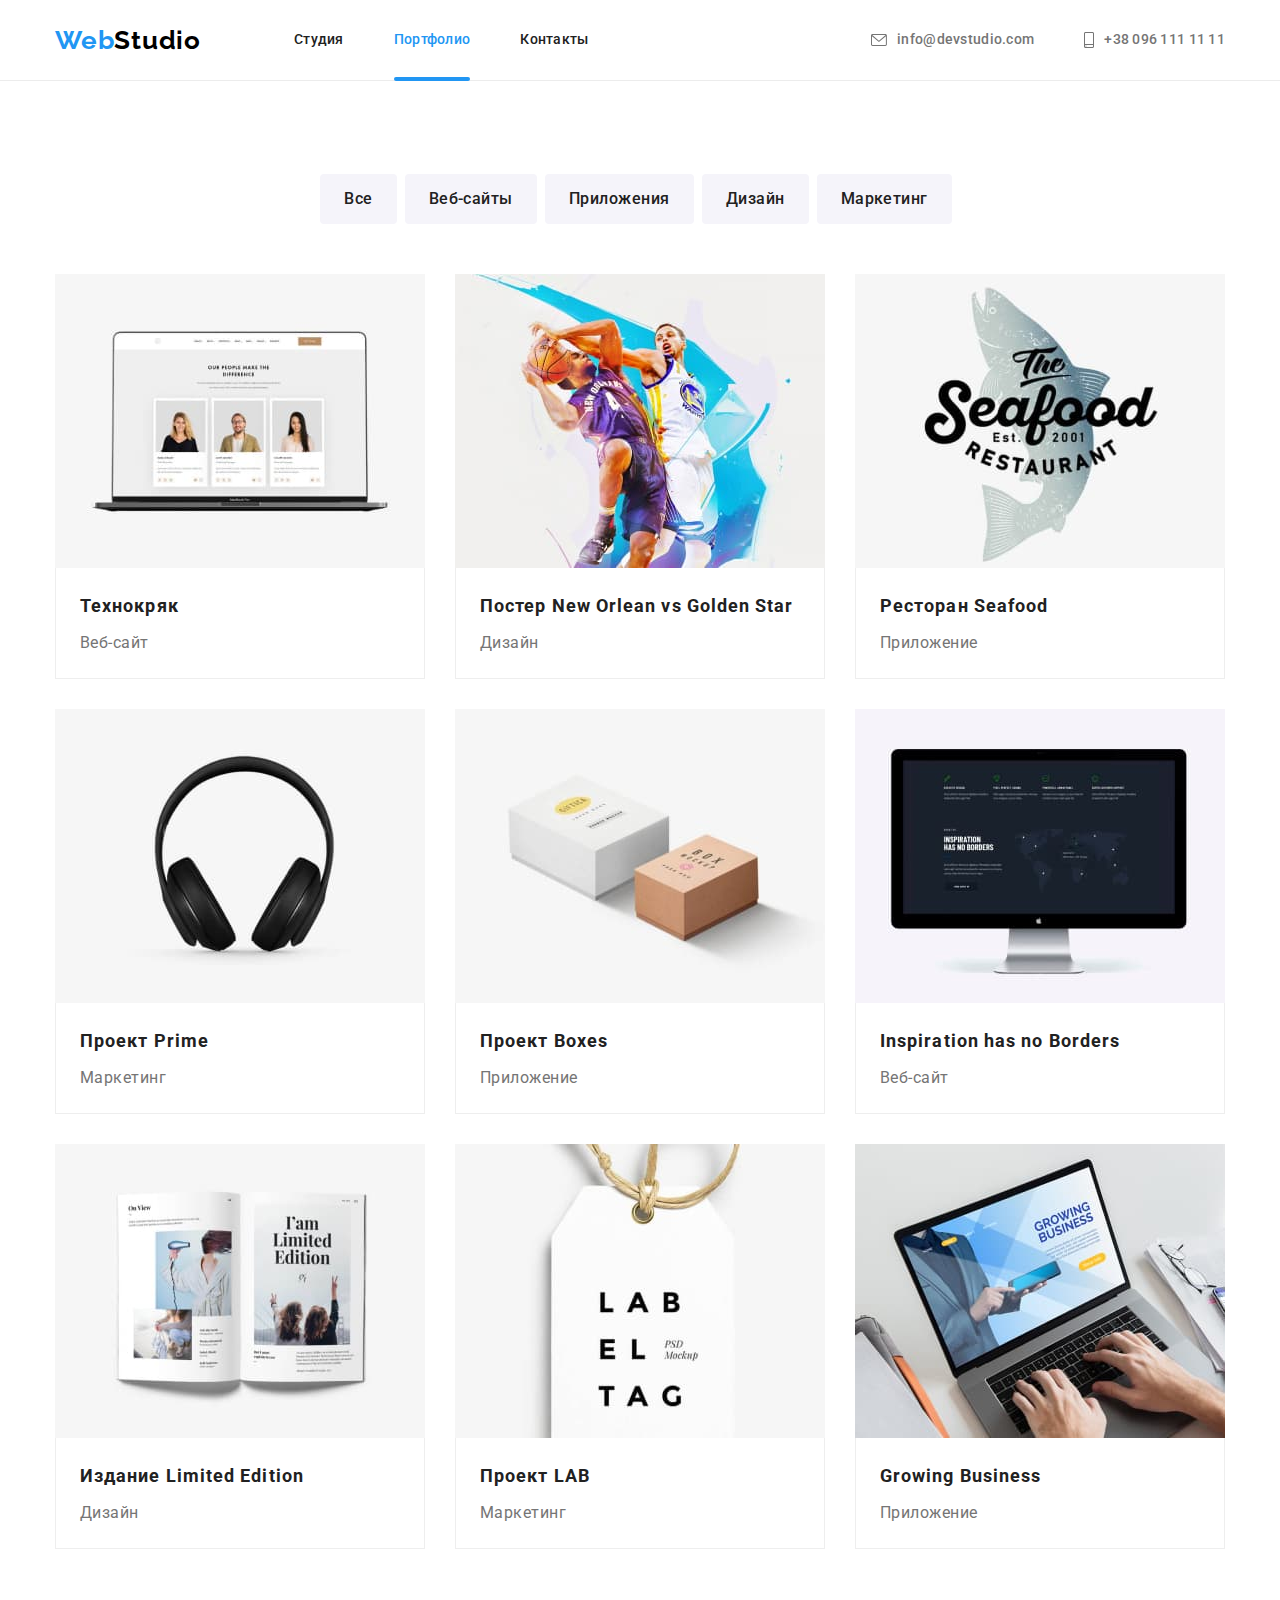
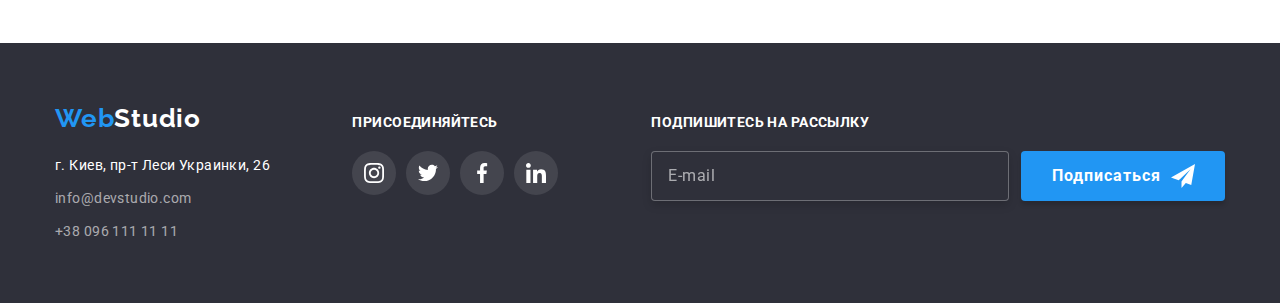
==== portfolio.html @ 37ac77eb "Добавляет начальные папки и файлы" ====
<!DOCTYPE html>
<html lang="ru">

<head>
    <meta charset="UTF-8">
    <meta name="viewport" content="width=device-width, initial-scale=1.0">
    <title>Портфолио</title>
    <link rel="stylesheet" href="https://cdnjs.cloudflare.com/ajax/libs/modern-normalize/1.0.0/modern-normalize.css">
    <link rel="preconnect" href="https://fonts.gstatic.com">
    <link
        href="https://fonts.googleapis.com/css2?family=Raleway:wght@700&family=Roboto:wght@400;500;700;900&display=swap"
        rel="stylesheet">
    <link rel="stylesheet" href="./css/styles.css">
</head>

<body>

    <!-- Шапка сайта -->
    <header class="header">
        <div class="container navigation">
            <nav class="main-menu">
                <a href="./index.html" lang="en" class="logo"><span class="web">Web</span>Studio</a>
    
                <ul class="menu-list">
                    <li class="menu-items"><a href="./index.html" class="nav-list">Студия</a></li>
                    <li class="menu-items"><a href="./portfolio.html" class="nav-list current">Портфолио</a></li>
                    <li class="menu-items"><a href="" class="nav-list">Контакты</a></li>
                </ul>
            </nav>
    
            <ul class="contacts-list">
                <li class="contacts-items">
                    <a href="mailto:info@devstudio.com" lang="en" class="contacts">
                        <svg class="icon-mail">
                            <use href="./images/icons.svg#icon-mail"></use>
                        </svg>
                        info@devstudio.com
                    </a>
                </li>
                <!-- Надо указывать атрибут lang для адреса почты? -->
                <li class="contacts-items">
                    <a href="tel:+380961111111" class="contacts">
                        <svg class="icon-smartphone">
                            <use href="./images/icons.svg#icon-smartphone"></use>
                        </svg>+38 096 111 11 11
                    </a>
                </li>
            </ul>
        </div>
    </header>

    <main>

        <!-- Работы студии по категориям -->
        <section class="projects">
            <div class="container">
                <h1 class="visually-hidden">Работы студии</h1>
                <ul class="category">
                    <li><button type="button" class="category-button button">Все</button></li>
                    <li><button type="button" class="category-button button">Веб-сайты</button></li>
                    <li><button type="button" class="category-button button">Приложения</button></li>
                    <li><button type="button" class="category-button button">Дизайн</button></li>
                    <li><button type="button" class="category-button button">Маркетинг</button></li>
                </ul>
                <ul class="projects-list">
                    <li class="projects-items">
                        <a href="" class="projects-link">
                            <div class="projects-thumb">
                                <img src="./images/portfolio1.jpg" alt="Раскрытый ноутбук. На экране карточки людей." width="370" height="294"
                                    class="project-image">
                                    <div class="project-overlay">
                                        <p>Технокряк это современная площадка распространения коронавируса. Компании используют эту
                                            плорму для цифрового шпионажа и атак на защищённые сервера конкурентов.</p>
                                    </div>
                            </div>
                            <div class="project-description">
                                <h2 class="category-project">Технокряк</h2>
                                <p class="category-name">Веб-сайт</p>
                            </div>
                        </a>
                    </li>
                    <li class="projects-items">
                        <a href="" class="projects-link">
                            <div class="projects-thumb">
                                <img src="./images/portfolio2.jpg" alt="Два баскетболиста. Один в фиолетовой форме, другой в белой." width="370"
                                    height="294" class="project-image">
                                    <div class="project-overlay">
                                        <p>Технокряк это современная площадка распространения коронавируса. Компании используют эту
                                            плорму для цифрового шпионажа и атак на защищённые сервера конкурентов.</p>
                                    </div>
                            </div>
                            <div class="project-description">
                                <h2 class="category-project">Постер <span lang="en">New Orlean vs Golden Star</span></h2>
                                <p class="category-name">Дизайн</p>
                            </div>
                        </a>
                    </li>
                    <li class="projects-items">
                        <a href="" class="projects-link">
                            <div class="projects-thumb">
                                <img src="./images/portfolio3.jpg" alt="Логотип с рыбой и текстом черного цвета." width="370" height="294"
                                    class="project-image">
                                <div class="project-overlay">
                                    <p>Технокряк это современная площадка распространения коронавируса. Компании используют эту
                                        плорму для цифрового шпионажа и атак на защищённые сервера конкурентов.</p>
                                </div>
                            </div>
                            <div class="project-description">
                                <h2 class="category-project">Ресторан <span lang="en">Seafood</span></h2>
                                <p class="category-name">Приложение</p>
                            </div>
                        </a>
                    </li>
                    <li class="projects-items">
                        <a href="" class="projects-link">
                            <div class="projects-thumb">
                                <img src="./images/portfolio4.jpg" alt="Наушники черного цвета." width="370" height="294" class="project-image">
                                <div class="project-overlay">
                                    <p>Технокряк это современная площадка распространения коронавируса. Компании используют эту
                                        плорму для цифрового шпионажа и атак на защищённые сервера конкурентов.</p>
                                </div>
                            </div>
                            <div class="project-description">
                                <h2 class="category-project">Проект <span lang="en">Prime</span></h2>
                                <p class="category-name">Маркетинг</p>
                            </div>
                        </a>
                    </li>
                    <li class="projects-items">
                        <a href="" class="projects-link">
                            <div class="projects-thumb">
                                <img src="./images/portfolio5.jpg" alt="Две коробки. Одна больше, белого цвета. Другая меньше, коричневого цвета."
                                    width="370" height="294" class="project-image">
                                <div class="project-overlay">
                                    <p>Технокряк это современная площадка распространения коронавируса. Компании используют эту
                                        плорму для цифрового шпионажа и атак на защищённые сервера конкурентов.</p>
                                </div>
                            </div>
                            <div class="project-description">
                                <h2 class="category-project">Проект <span lang="en">Boxes</span></h2>
                                <p class="category-name">Приложение</p>
                            </div>
                        </a>
                    </li>
                    <li class="projects-items">
                        <a href="" class="projects-link">
                            <div class="projects-thumb">
                                <img src="./images/portfolio6.jpg" alt="Компьютер-моноблок Аймак." width="370" height="294" class="project-image">
                                <div class="project-overlay">
                                    <p>Технокряк это современная площадка распространения коронавируса. Компании используют эту
                                        плорму для цифрового шпионажа и атак на защищённые сервера конкурентов.</p>
                                </div>
                            </div>
                            <div class="project-description">
                                <h2 lang="en" class="category-project">Inspiration has no Borders</h2>
                                <p class="category-name">Веб-сайт</p>
                            </div>
                        </a>
                    </li>
                    <li class="projects-items">
                        <a href="" class="projects-link">
                            <div class="projects-thumb">
                                <img src="./images/portfolio7.jpg" alt="Раскрытый журнал с фотографиями." width="370" height="294"
                                    class="project-image">
                                <div class="project-overlay">
                                    <p>Технокряк это современная площадка распространения коронавируса. Компании используют эту
                                        плорму для цифрового шпионажа и атак на защищённые сервера конкурентов.</p>
                                </div>
                            </div>
                            <div class="project-description">
                                <h2 class="category-project">Издание <span lang="en">Limited Edition</span></h2>
                                <p class="category-name">Дизайн</p>
                            </div>
                        </a>
                    </li>
                    <li class="projects-items">
                        <a href="" class="projects-link">
                            <div class="projects-thumb">
                                <img src="./images/portfolio8.jpg" alt="Фирмення бирка." width="370" height="294" class="project-image">
                                <div class="project-overlay">
                                <p>Технокряк это современная площадка распространения коронавируса. Компании используют эту
                                    плорму для цифрового шпионажа и атак на защищённые сервера конкурентов.</p>
                            </div>
                        </div>
                            <div class="project-description">
                                <h2 class="category-project">Проект <span lang="en">LAB</span></h2>
                                <p class="category-name">Маркетинг</p>
                            </div>
                        </a>
                    </li>
                    <li class="projects-items">
                        <a href="" class="projects-link">
                            <div class="projects-thumb">
                                <img src="./images/portfolio9.jpg" alt="Реклама бизнеса в раскрытом ноутбуке." width="370" height="294"
                                    class="project-image">
                                <div class="project-overlay">
                                    <p>Технокряк это современная площадка распространения коронавируса. Компании используют эту
                                        плорму для цифрового шпионажа и атак на защищённые сервера конкурентов.</p>
                                </div>
                            </div>
                            <div class="project-description">
                                <h2 lang="en" class="category-project">Growing Business</h2>
                                <p class="category-name">Приложение</p>
                            </div>
                        </a>
                    </li>
                </ul>
            </div>
        </section>
    </main>

    <!-- Футер -->
    <footer class="footer-section">
        <div class="container footer">
            <div class="footer-contacts">
                <a href="./index.html" lang="en" class="logo footer"><span class="web">Web</span>Studio</a>
                <address>
                    <ul>
                        <li class="address-item">г. Киев, пр-т Леси Украинки, 26</li>
                        <li class="address-item">
                            <a href="mailto:info@devstudio.com" lang="en" class="contacts-footer">info@devstudio.com</a>
                        </li>
                        <li class="address-item">
                            <a href="tel:+380961111111" class="contacts-footer">+38 096 111 11 11</a>
                        </li>
                    </ul>
                </address>
            </div>
            <div class="footer-social">
                <h2 class="social-title section-title">Присоединяйтесь</h2>
                <ul class="social-list">
                    <li>
                        <a href="" class="social-link" aria-label="Инстаграм">
                            <svg class="social-icon">
                                <use href="./images/icons.svg#icon-instagram"></use>
                            </svg>
                        </a>
                    </li>
                    <li>
                        <a href="" class="social-link" aria-label="Твиттер">
                            <svg class="social-icon">
                                <use href="./images/icons.svg#icon-twitter"></use>
                            </svg>
                        </a>
                    </li>
                    <li>
                        <a href="" class="social-link" aria-label="Фейсбук">
                            <svg class="social-icon">
                                <use href="./images/icons.svg#icon-facebook"></use>
                            </svg>
                        </a>
                    </li>
                    <li>
                        <a href="" class="social-link" aria-label="Линкедин">
                            <svg class="social-icon">
                                <use href="./images/icons.svg#icon-linkedin"></use>
                            </svg>
                        </a>
                    </li>
                </ul>
            </div>
            <form>
                <label class="email-title section-title" for="email">Подпишитесь на рассылку</label>
                <div class="mailing">
                    <input class="email-field" type="email" name="email" id="email" placeholder="E-mail">
                    <button class="email-button button" type="submit">Подписаться
                        <svg class="email-img" width="24" height="24">
                            <use href="./images/icons.svg#icon-send"></use>
                        </svg>
                    </button>
                </div>
    
            </form>
        </div>
    </footer>
</body>
</html>
---- css/styles.css ----
/*
акцент #2196F3;
цвет заголовков #212121;
цвет текста #757575;
текст белый #FFFFFF;
*/

:root {
  --accent-color: #2196f3;
  --white-color: #ffffff;
  --text-color: #757575;
  --heading-color: #212121;
  --light-background-color: #f5f4fa;
  --dark-background-color: #2f303a;
  --social-link-color: #afb1b8;
  --transition-duration: 250ms;
  --transition-timing-function: cubic-bezier(0.4, 0, 0.2, 1);
}

h1,
h2,
h3,
h4,
h5,
h6,
p,
ul {
  margin-top: 0;
  margin-bottom: 0;
  padding: 0px;
}

body {
  padding-top: 80px;
  background-color: var(--white-color);
  font-family: "Roboto", sans-serif;
}

a {
  text-decoration: none;
}

h2 {
  font-weight: 700;
  font-size: 36px;
  line-height: 1.16;
  text-align: center;
  letter-spacing: 0.03em;
  color: var(--heading-color);
}

li {
  list-style: none;
}

.container {
  width: 1200px;
  padding-left: 15px;
  padding-right: 15px;
  margin-left: auto;
  margin-right: auto;
}

/* Шапка сайта */

.header {
  position: fixed;
  top: 0;
  left: 0;
  z-index: 1;
  width: 100%;
  background-color: #fff;
  border-bottom: 1px solid #ececec;
}

.navigation {
  display: flex;
  align-items: center;
}

.logo {
  margin-right: 93px;

  font-family: "Raleway", sans-serif;
  font-weight: 700;
  font-size: 26px;
  line-height: 1.19;
  letter-spacing: 0.03em;
  color: #000000;
}

.logo .web {
  color: var(--accent-color);
}

.main-menu {
  display: flex;
  align-items: center;
}

.menu-list {
  display: flex;
  align-items: center;
  justify-content: center;
}

.menu-items {
  margin-right: 50px;
}

.menu-items:last-child {
  margin-right: 0;
}

.nav-list {
  display: block;
  padding-top: 32px;
  padding-bottom: 32px;

  font-weight: 500;
  font-size: 14px;
  line-height: 1.14;
  letter-spacing: 0.02em;
  color: var(--heading-color);
  transition: color var(--transition-duration) var(--transition-timing-function);
}

.nav-list:hover,
.nav-list:focus {
  color: var(--accent-color);
}

.nav-list.current {
  position: relative;
  color: var(--accent-color);
}

.nav-list.current::after {
  content: "";
  position: absolute;
  bottom: -1px;
  left: 0;
  display: block;
  width: 100%;
  height: 4px;
  background: var(--accent-color);
  border-radius: 2px;
}

.contacts-list {
  display: flex;
  align-items: center;
  justify-content: center;
  margin-left: auto;
}

.contacts-items {
  margin-right: 50px;
}

.contacts-items:last-child {
  margin-right: 0;
}

.contacts {
  display: inline-flex;
  padding-top: 32px;
  padding-bottom: 32px;
  align-items: center;
  font-weight: 500;
  font-size: 14px;
  line-height: 1.14;
  letter-spacing: 0.02em;
  color: var(--text-color);
  transition: color var(--transition-duration) var(--transition-timing-function);
}

.icon-mail {
  width: 16px;
  height: 12px;
  margin-right: 10px;
  fill: currentColor;
}

.icon-smartphone {
  width: 10px;
  height: 16px;
  margin-right: 10px;
  fill: currentColor;
}
.contacts:hover,
.contacts:focus {
  color: var(--accent-color);
}

/* Страница Студия */

/* Hero */

.hero {
  min-height: 600px;
  max-width: 1600px;
  margin: 0 auto;
  background-color: #c4c4c4;
  background-image: linear-gradient(
      to right,
      rgba(47, 48, 58, 0.4),
      rgba(47, 48, 58, 0.4)
    ),
    url("../images/hero.jpg");
  background-position: center;
  background-repeat: no-repeat;
  background-size: cover;
}

.hero-content {
  text-align: center;
  padding-top: 200px;
}

.title-container {
  width: 696px;
  margin: 0 auto;
}

.hero-title {
  margin-bottom: 30px;

  font-weight: 900;
  font-size: 44px;
  line-height: 1.36;
  letter-spacing: 0.06em;
  text-transform: uppercase;
  color: var(--white-color);
}

.hero-button {
  padding: 10px 32px;
}

.button {
  height: 50px;
  font-family: inherit;
  font-size: 16px;
  cursor: pointer;
  font-weight: 700;
  line-height: 1.87;
  letter-spacing: 0.06em;
  color: var(--white-color);

  background-color: var(--accent-color);
  box-shadow: 0px 4px 4px rgba(0, 0, 0, 0.15);
  border-radius: 4px;
  border-color: transparent;
}

/* Преимущества компании */

.features {
  padding-top: 94px;
  padding-bottom: 94px;
}
.visually-hidden {
  position: absolute;
  clip: rect(0 0 0 0);
  width: 1px;
  height: 1px;
  margin: 1px;
}

.benefits-list {
  display: flex;
}

.benefits-item {
  width: 270px;
  margin-right: 30px;
}

.benefits-item:last-child {
  margin-right: 0;
}

.benefits-svg {
  display: flex;
  justify-content: center;
  align-items: center;
  width: 270px;
  height: 120px;
  margin-bottom: 30px;

  background-color: var(--light-background-color);
  border-radius: 4px;
}

.benefits-icon {
  width: 70px;
  height: 70px;
}

.section-title {
  font-weight: 700;
  font-size: 14px;
  line-height: 1.14;
  letter-spacing: 0.03em;
  text-transform: uppercase;
}

.benefits-title {
  margin-bottom: 10px;
  color: var(--heading-color);
}

.benefits-text {
  font-size: 14px;
  line-height: 1.71;
  letter-spacing: 0.03em;
  color: var(--text-color);
}

/* Возможности компании */

.capabilities {
  padding-bottom: 94px;
}
.work {
  margin-bottom: 50px;
}

.work-list {
  display: flex;
  justify-content: center;
  align-items: center;
}

.work-item {
  margin-right: 30px;
}

.work-item:last-child {
  margin-right: 0;
}

.work-img {
  position: relative;
  display: flex;
  justify-content: center;
  align-items: flex-end;
}

.work-img::before {
  position: absolute;
  bottom: 0;
  left: 0;
  content: "";
  width: 100%;
  height: 70px;
  background: rgba(47, 48, 58, 0.8);
}

.work-description {
  position: absolute;
  padding: 27px 0;
  text-align: center;

  color: var(--white-color);
}

/* Сотрудники */

.team {
  padding-top: 94px;
  padding-bottom: 94px;
  background-color: var(--light-background-color);
}

.team-title {
  margin-bottom: 50px;
}

.employee-list {
  display: flex;
  justify-content: center;
  align-items: center;
}

.employee-items {
  margin-right: 30px;
  background-color: #ffffff;
  box-shadow: 0px 1px 3px rgba(0, 0, 0, 0.12), 0px 1px 1px rgba(0, 0, 0, 0.14),
    0px 2px 1px rgba(0, 0, 0, 0.2);
  border-radius: 0px 0px 4px 4px;
}

.employee-items:last-child {
  margin-right: 0;
}

.employee-image {
  margin-bottom: 30px;
}

.employee-name {
  margin-bottom: 10px;

  font-weight: 500;
  font-size: 16px;
  line-height: 1.18;
  text-align: center;
  letter-spacing: 0.03em;
  color: var(--heading-color);
}

.employee-position {
  font-size: 16px;
  line-height: 1.18;
  text-align: center;
  letter-spacing: 0.03em;
  color: var(--text-color);
}

.employee-list.social {
  justify-content: space-around;
  margin: 16px 32px 30px;
}

.icon-staff {
  display: flex;
  justify-content: center;
  align-items: center;
  width: 44px;
  height: 44px;
  border-radius: 50%;
  color: var(--social-link-color);
  background-color: transparent;
  transition: color var(--transition-duration) var(--transition-timing-function),
    background-color var(--transition-duration)
      var(--transition-timing-function);
}

.employee-icon {
  width: 20px;
  height: 20px;
  fill: currentColor;
}

.icon-staff:hover,
.icon-staff:focus {
  color: var(--white-color);
  background-color: var(--accent-color);
}

/* Постоянные клиенты */

.clients {
  padding-top: 94px;
  padding-bottom: 94px;
}

.clients-title {
  margin-bottom: 50px;
}

.clients-list {
  display: flex;
  align-items: center;
  justify-content: space-between;
}

.clients-link {
  display: flex;
  justify-content: center;
  align-items: center;
  width: 170px;
  height: 90px;
  border: 1px solid var(--social-link-color);
  border-radius: 4px;
  color: var(--social-link-color);

  transition: color var(--transition-duration) var(--transition-timing-function),
    border-color var(--transition-duration) var(--transition-timing-function);
}

.clients-link:hover,
.clients-link:focus {
  border-color: var(--accent-color);
  color: var(--accent-color);
}

.client-icono {
  width: 44px;
  height: 49px;
  fill: currentColor;
}

.client-icont {
  width: 40px;
  height: 52px;
  fill: currentColor;
}

.client-iconth {
  width: 41px;
  height: 43px;
  fill: currentColor;
}

.client-iconf {
  width: 80px;
  height: 42px;
  fill: currentColor;
}

.client-iconff {
  width: 59px;
  height: 47px;
  fill: currentColor;
}

.client-iconsx {
  width: 88px;
  height: 45px;
  fill: currentColor;
}

/* Страница Портфолио */

.projects {
  padding-top: 94px;
  padding-bottom: 94px;
}
.category {
  display: flex;
  justify-content: center;
  align-items: center;
  margin-bottom: 50px;
}

.category-button {
  margin-right: 8px;
  padding: 6px 22px;
  font-family: inherit;
  font-weight: 500;
  font-size: 16px;
  line-height: 1.62;
  text-align: center;
  letter-spacing: 0.03em;
  color: var(--heading-color);
  cursor: pointer;

  background-color: var(--light-background-color);
  border-radius: 4px;
  box-shadow: 0px 3px 1px rgba(0, 0, 0, 0), 0px 1px 2px rgba(0, 0, 0, 0),
    0px 2px 2px rgba(0, 0, 0, 0);
  transition: color var(--transition-duration) var(--transition-timing-function),
    background-color var(--transition-duration)
      var(--transition-timing-function),
    box-shadow var(--transition-duration) var(--transition-timing-function);
  /* border-color: transparent; */
}

.category-button:hover,
.category-button:focus {
  color: var(--white-color);
  background-color: var(--accent-color);
  box-shadow: 0px 3px 1px rgba(0, 0, 0, 0.1), 0px 1px 2px rgba(0, 0, 0, 0.08),
    0px 2px 2px rgba(0, 0, 0, 0.12);
}

.projects-list {
  display: flex;
  justify-content: center;
  align-items: center;
  flex-wrap: wrap;
  flex-basis: calc(100% / 3-30px);
}

.projects-items {
  margin-right: 30px;
  margin-bottom: 30px;
}

.projects-items:nth-child(3n + 3) {
  margin-right: 0px;
}

.projects-items:nth-last-child(-n + 3) {
  margin-bottom: 0;
}

.projects-link {
  display: inline-block;
  box-shadow: 0px 1px 1px rgba(0, 0, 0, 0), 0px 4px 4px rgba(0, 0, 0, 0),
    1px 4px 6px rgba(0, 0, 0, 0);
}

.projects-thumb {
  position: relative;
  overflow: hidden;
  display: flex;
}

.project-overlay {
  position: absolute;
  width: 100%;
  height: 100%;
  top: 0;
  left: 0;
  padding: 63px 24px;
  font-size: 18px;
  line-height: 1.56;
  letter-spacing: 0.03em;
  color: var(--white-color);
  background-color: rgba(33, 150, 243, 0.9);
  transform: translateY(100%);
  transition: transform var(--transition-duration)
    var(--transition-timing-function);
}

.projects-link:hover,
.projects-link:focus {
  box-shadow: 0px 1px 1px rgba(0, 0, 0, 0.12), 0px 4px 4px rgba(0, 0, 0, 0.06),
    1px 4px 6px rgba(0, 0, 0, 0.16);
}

.projects-link:hover .project-overlay,
.projects-link:focus .project-overlay {
  transform: translateY(0%);
}

.project-description {
  padding: 20px 24px;
  border-left: 1px solid #eeeeee;
  border-right: 1px solid #eeeeee;
  border-bottom: 1px solid #eeeeee;
}

.category-project {
  margin-bottom: 4px;
  font-weight: 700;
  font-size: 18px;
  line-height: 2;
  letter-spacing: 0.06em;
  text-align: left;
  color: var(--heading-color);
}

.category-name {
  font-size: 16px;
  line-height: 1.87;
  letter-spacing: 0.03em;
  text-align: left;
  color: var(--text-color);
}

/* Футер */

footer {
  background-color: var(--dark-background-color);
}

.footer-section {
  padding-top: 60px;
  padding-bottom: 60px;
}

.footer {
  display: flex;
  justify-content: center;
  align-items: baseline;
}

.footer-contacts {
  margin-right: 70px;
}

.logo.footer {
  display: block;
  margin-bottom: 20px;
  margin-right: 0;
  color: var(--white-color);
}

address,
.contacts-footer {
  font-style: normal;
  font-size: 14px;
  line-height: 1.71;
  letter-spacing: 0.03em;
  color: var(--white-color);
}

.address-item {
  margin-bottom: 9px;
}

.address-item:last-child {
  margin-bottom: 0;
}

.contacts-footer {
  display: block;

  color: rgba(255, 255, 255, 0.6);
}

.contacts-footer:last-child {
  margin-bottom: 0px;
}

.footer-social {
  margin-right: 93px;
  margin-left: auto;
}

.social-title {
  margin-bottom: 20px;
  text-align: left;
  color: var(--white-color);
}

.social-list {
  display: flex;
  align-items: center;
  justify-content: center;
}

.social-list > li {
  margin-right: 10px;
}

.social-list > li:last-child {
  margin-right: 0;
}

.social-link {
  display: flex;
  justify-content: center;
  align-items: center;
  width: 44px;
  height: 44px;
  fill: #ffffff;
  background-color: rgba(255, 255, 255, 0.1);
  border-radius: 50%;
  transition: color var(--transition-duration) var(--transition-timing-function);
}

.social-link:hover,
.social-link:focus {
  background-color: var(--accent-color);
}

.social-icon {
  width: 20px;
  height: 20px;
}

.mailing {
  display: flex;
  align-items: center;
  justify-content: center;
}

.email-title {
  display: inline-block;
  margin-bottom: 20px;
  color: var(--white-color);
}

.email-field {
  width: 358px;
  height: 50px;
  margin-right: 12px;
  padding: 15px 16px;
  background-color: var(--dark-background-color);
  border: 1px solid rgba(255, 255, 255, 0.3);
  filter: drop-shadow(0px 4px 4px rgba(0, 0, 0, 0.15));
  border-radius: 4px;
}

.email-field::placeholder {
  font-size: 16px;
  line-height: 1.25;
  align-items: center;
  letter-spacing: 0.03em;
  color: rgba(255, 255, 255, 0.6);
}

.email-button {
  display: flex;
  justify-content: center;
  align-items: center;
  padding: 10px 28px 10px 29px;
}

.email-img {
  margin-left: 10px;
}

/* Модальное окно */

.backdrop {
  position: fixed;
  top: 0;
  left: 0;
  z-index: 2;
  width: 100%;
  height: 100%;
  background: rgba(0, 0, 0, 0.2);
  opacity: 1;
  transition: opacity var(--transition-duration)
    var(--transition-timing-function);
}

.backdrop.is-hidden {
  opacity: 0;
  pointer-events: none;
}

.backdrop.is-hidden .modal {
  transform: translate(-50%, -50%) scale(0.8);
}

.modal {
  position: absolute;
  top: 50%;
  left: 50%;
  transform: translate(-50%, -50%) scale(1);
  min-width: 528px;
  min-height: 581px;
  padding: 40px;
  background: #ffffff;
  box-shadow: 0px 1px 3px rgba(0, 0, 0, 0.12), 0px 1px 1px rgba(0, 0, 0, 0.14),
    0px 2px 1px rgba(0, 0, 0, 0.2);
  border-radius: 4px;

  transition: transform var(--transition-duration)
    var(--transition-timing-function);
}

.modal-button {
  position: absolute;
  top: 0;
  right: 0;
  display: flex;
  justify-content: center;
  align-items: center;
  margin-top: 8px;
  margin-right: 8px;
  width: 30px;
  height: 30px;
  border: 1px solid rgba(0, 0, 0, 0.1);
  border-radius: 50%;
  background-color: transparent;
  cursor: pointer;
  transition: color var(--transition-duration) var(--transition-timing-function);
}

.modal-icon {
  fill: currentColor;
}

.modal-button:hover,
.modal-button:focus {
  color: var(--accent-color);
}

.modal-title {
  margin-bottom: 12px;
  font-weight: 700;
  font-size: 20px;
  line-height: 1.15;
  text-align: center;
  letter-spacing: 0.03em;

  color: var(--heading-color);
}

.modal-form {
  display: flex;
  flex-direction: column;
}

.form-conteiner {
  position: relative;
  margin-bottom: 10px;
}

.form-icon {
  position: absolute;
  top: 50%;
  left: 15px;
  transform: translateY(-50%);
  fill: #212121;
  transition: fill var(--transition-duration) var(--transition-timing-function);
}
.form-title {
  margin-bottom: 4px;
  font-size: 12px;
  line-height: 1.17;
  letter-spacing: 0.01em;
  color: var(--text-color);
}

.form-field {
  width: 100%;
  padding: 11px 12px 11px 42px;
  border: 1px solid;
  border-color: rgba(33, 33, 33, 0.2);
  box-sizing: border-box;
  border-radius: 4px;
  transition: border-color var(--transition-duration)
    var(--transition-timing-function);
  cursor: pointer;
}

.form-comments {
  height: 120px;
  margin-bottom: 20px;
  padding: 12px 16px;
  resize: none;
}

.form-comments::placeholder {
  font-size: 12px;
  line-height: 1.17;
  letter-spacing: 0.01em;
  color: rgba(117, 117, 117, 0.5);
}

.form-button {
  padding: 10px 55px;
  margin: 0 auto;
}

.consent-field {
  display: flex;
  justify-content: center;
  align-items: center;
  margin-left: auto;
  margin-right: auto;
  margin-bottom: 30px;
  font-size: 14px;
  line-height: 1.71;
  letter-spacing: 0.03em;
  color: var(--text-color);
}

.check {
  margin-right: 7px;
  position: absolute;
  clip: rect(0 0 0 0);
  width: 1px;
  height: 1px;
  margin: 1px;
}

.icon {
  width: 16px;
  height: 15px;
  margin-right: 7px;
  border: 2px solid;
  border-color: var(--heading-color);
  border-radius: 2px;
  background-color: transparent;
  background-image: url(../images/check.svg);
  background-size: contain;
  background-origin: border-box;
  transition: background-color var(--transition-duration)
      var(--transition-timing-function),
    border-color var(--transition-duration) var(--transition-timing-function),
    background-image var(--transition-duration)
      var(--transition-timing-function);
}

.check:checked + .icon {
  background-color: var(--accent-color);
  background-image: url(../images/check.svg);
  background-size: contain;
  background-origin: border-box;
  border-color: var(--accent-color);
}

.consent-link {
  text-decoration: underline;
  color: var(--accent-color);
}

.form-field:focus + .form-icon {
  fill: var(--accent-color);
}

.form-field:focus {
  outline: none;
  border-color: var(--accent-color);
}
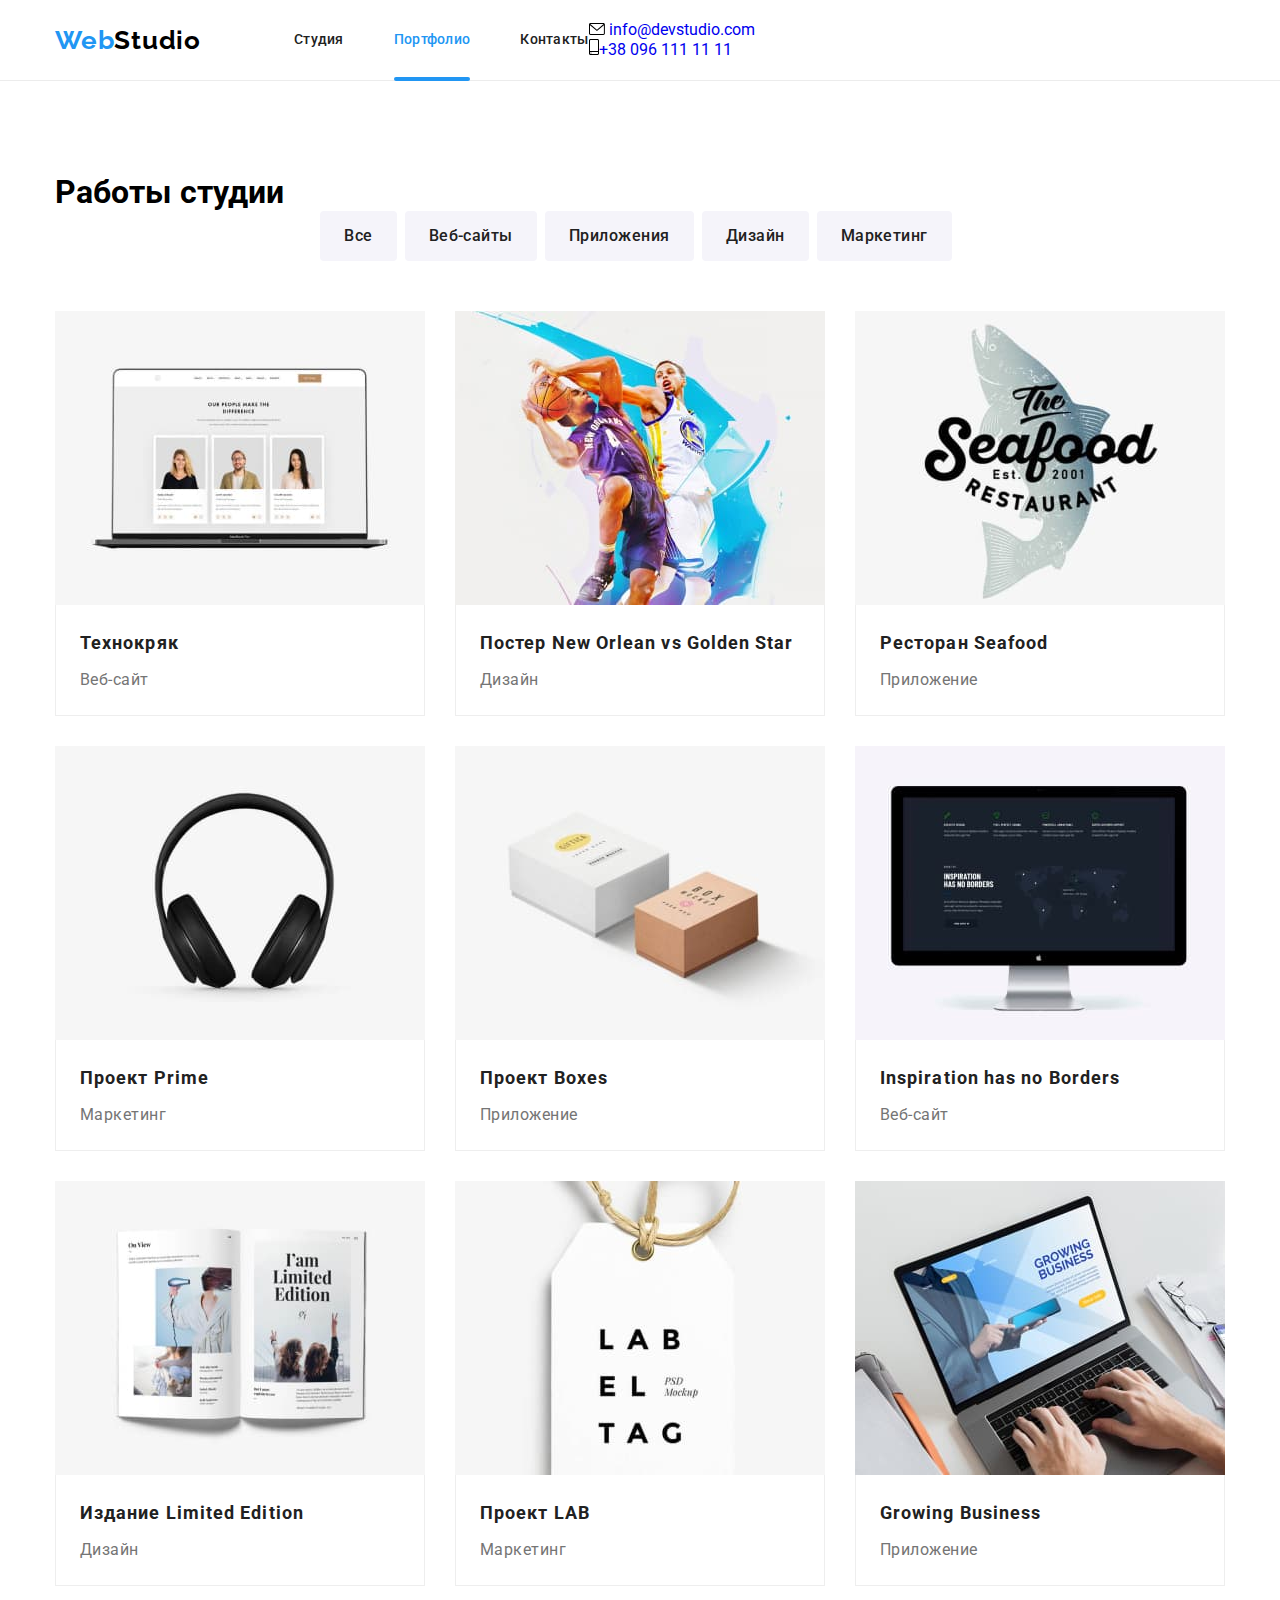
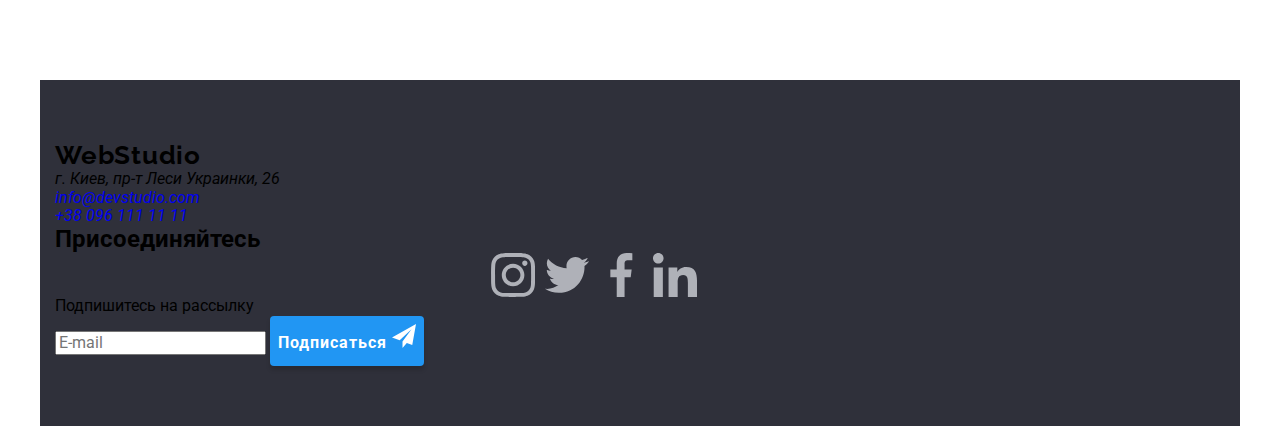
==== commit b58d5d80: "Меняет стили главной страницы по БЭМ" ====
--- a/portfolio.html
+++ b/portfolio.html
@@ -17,30 +17,29 @@
 
     <!-- Шапка сайта -->
     <header class="header">
-        <div class="container navigation">
+        <div class="container header__container">
             <nav class="main-menu">
-                <a href="./index.html" lang="en" class="logo"><span class="web">Web</span>Studio</a>
-    
-                <ul class="menu-list">
-                    <li class="menu-items"><a href="./index.html" class="nav-list">Студия</a></li>
-                    <li class="menu-items"><a href="./portfolio.html" class="nav-list current">Портфолио</a></li>
-                    <li class="menu-items"><a href="" class="nav-list">Контакты</a></li>
+                <a class="logo main-menu__logo" href="./index.html" lang="en"><span class="logo__text">Web</span>Studio</a>
+        
+                <ul class="site-nav">
+                    <li class="site-nav__item"><a class="site-nav__link" href="./index.html">Студия</a></li>
+                    <li class="site-nav__item"><a class="site-nav__link site-nav__link--current" href="./portfolio.html">Портфолио</a></li>
+                    <li class="site-nav__item"><a class="site-nav__link" href="">Контакты</a></li>
                 </ul>
             </nav>
-    
+        
             <ul class="contacts-list">
-                <li class="contacts-items">
-                    <a href="mailto:info@devstudio.com" lang="en" class="contacts">
-                        <svg class="icon-mail">
+                <li class="contacts-list__item">
+                    <a href="mailto:info@devstudio.com" lang="en" class="contacts-list__link">
+                        <svg class="contacts-list__icon" width="16" height="12">
                             <use href="./images/icons.svg#icon-mail"></use>
                         </svg>
                         info@devstudio.com
                     </a>
                 </li>
-                <!-- Надо указывать атрибут lang для адреса почты? -->
-                <li class="contacts-items">
-                    <a href="tel:+380961111111" class="contacts">
-                        <svg class="icon-smartphone">
+                <li class="contacts-list__item">
+                    <a href="tel:+380961111111" class="contacts-list__link">
+                        <svg class="contacts-list__icon" width="10" height="16">
                             <use href="./images/icons.svg#icon-smartphone"></use>
                         </svg>+38 096 111 11 11
                     </a>
--- a/css/styles.css
+++ b/css/styles.css
@@ -40,7 +40,12 @@
   text-decoration: none;
 }
 
-h2 {
+li {
+  list-style: none;
+}
+
+.section__title {
+  margin-bottom: 50px;
   font-weight: 700;
   font-size: 36px;
   line-height: 1.16;
@@ -49,8 +54,28 @@
   color: var(--heading-color);
 }
 
-li {
-  list-style: none;
+.subtitle {
+  font-weight: 700;
+  font-size: 14px;
+  line-height: 1.14;
+  letter-spacing: 0.03em;
+  text-transform: uppercase;
+}
+
+.button {
+  height: 50px;
+  font-family: inherit;
+  font-size: 16px;
+  cursor: pointer;
+  font-weight: 700;
+  line-height: 1.87;
+  letter-spacing: 0.06em;
+  color: var(--white-color);
+
+  background-color: var(--accent-color);
+  box-shadow: 0px 4px 4px rgba(0, 0, 0, 0.15);
+  border-radius: 4px;
+  border-color: transparent;
 }
 
 .container {
@@ -59,6 +84,20 @@
   padding-right: 15px;
   margin-left: auto;
   margin-right: auto;
+}
+
+.list {
+  display: flex;
+  align-items: center;
+  justify-content: center;
+}
+
+.list__item {
+  margin-right: 30px;
+}
+
+.list__item:last-child {
+  margin-right: 0;
 }
 
 /* Шапка сайта */
@@ -73,14 +112,12 @@
   border-bottom: 1px solid #ececec;
 }
 
-.navigation {
+.header__container {
   display: flex;
   align-items: center;
 }
 
 .logo {
-  margin-right: 93px;
-
   font-family: "Raleway", sans-serif;
   font-weight: 700;
   font-size: 26px;
@@ -89,8 +126,12 @@
   color: #000000;
 }
 
-.logo .web {
-  color: var(--accent-color);
+.logo__text {
+   color: var(--accent-color);
+}
+
+.main-menu__logo {
+  margin-right: 93px;
 }
 
 .main-menu {
@@ -98,21 +139,21 @@
   align-items: center;
 }
 
-.menu-list {
-  display: flex;
-  align-items: center;
-  justify-content: center;
-}
-
-.menu-items {
+.site-nav {
+  display: flex;
+  align-items: center;
+  justify-content: center;
+}
+
+.site-nav__item {
   margin-right: 50px;
 }
 
-.menu-items:last-child {
+.site-nav__item:last-child {
   margin-right: 0;
 }
 
-.nav-list {
+.site-nav__link {
   display: block;
   padding-top: 32px;
   padding-bottom: 32px;
@@ -125,17 +166,17 @@
   transition: color var(--transition-duration) var(--transition-timing-function);
 }
 
-.nav-list:hover,
-.nav-list:focus {
+.site-nav__link:hover,
+.site-nav__link:focus {
   color: var(--accent-color);
 }
 
-.nav-list.current {
+.site-nav__link--current {
   position: relative;
   color: var(--accent-color);
 }
 
-.nav-list.current::after {
+.site-nav__link--current::after {
   content: "";
   position: absolute;
   bottom: -1px;
@@ -147,22 +188,11 @@
   border-radius: 2px;
 }
 
-.contacts-list {
-  display: flex;
-  align-items: center;
-  justify-content: center;
+.contacts__list {
   margin-left: auto;
 }
 
-.contacts-items {
-  margin-right: 50px;
-}
-
-.contacts-items:last-child {
-  margin-right: 0;
-}
-
-.contacts {
+.contacts-link {
   display: inline-flex;
   padding-top: 32px;
   padding-bottom: 32px;
@@ -175,21 +205,13 @@
   transition: color var(--transition-duration) var(--transition-timing-function);
 }
 
-.icon-mail {
-  width: 16px;
-  height: 12px;
+.contacts-link__icon {
   margin-right: 10px;
   fill: currentColor;
 }
 
-.icon-smartphone {
-  width: 10px;
-  height: 16px;
-  margin-right: 10px;
-  fill: currentColor;
-}
-.contacts:hover,
-.contacts:focus {
+.contacts-link:hover,
+.contacts-link:focus {
   color: var(--accent-color);
 }
 
@@ -201,6 +223,8 @@
   min-height: 600px;
   max-width: 1600px;
   margin: 0 auto;
+  padding-top: 200px;
+  text-align: center;
   background-color: #c4c4c4;
   background-image: linear-gradient(
       to right,
@@ -213,19 +237,12 @@
   background-size: cover;
 }
 
-.hero-content {
-  text-align: center;
-  padding-top: 200px;
-}
-
-.title-container {
+.hero__title-container {
   width: 696px;
-  margin: 0 auto;
-}
-
-.hero-title {
-  margin-bottom: 30px;
-
+  margin: 0 auto 30px;
+}
+
+.hero__title {
   font-weight: 900;
   font-size: 44px;
   line-height: 1.36;
@@ -234,24 +251,8 @@
   color: var(--white-color);
 }
 
-.hero-button {
+.hero__button {
   padding: 10px 32px;
-}
-
-.button {
-  height: 50px;
-  font-family: inherit;
-  font-size: 16px;
-  cursor: pointer;
-  font-weight: 700;
-  line-height: 1.87;
-  letter-spacing: 0.06em;
-  color: var(--white-color);
-
-  background-color: var(--accent-color);
-  box-shadow: 0px 4px 4px rgba(0, 0, 0, 0.15);
-  border-radius: 4px;
-  border-color: transparent;
 }
 
 /* Преимущества компании */
@@ -260,7 +261,7 @@
   padding-top: 94px;
   padding-bottom: 94px;
 }
-.visually-hidden {
+.section__title--visually-hidden {
   position: absolute;
   clip: rect(0 0 0 0);
   width: 1px;
@@ -268,20 +269,7 @@
   margin: 1px;
 }
 
-.benefits-list {
-  display: flex;
-}
-
-.benefits-item {
-  width: 270px;
-  margin-right: 30px;
-}
-
-.benefits-item:last-child {
-  margin-right: 0;
-}
-
-.benefits-svg {
+.benefits__background {
   display: flex;
   justify-content: center;
   align-items: center;
@@ -293,25 +281,17 @@
   border-radius: 4px;
 }
 
-.benefits-icon {
+.benefits__icon {
   width: 70px;
   height: 70px;
 }
 
-.section-title {
-  font-weight: 700;
-  font-size: 14px;
-  line-height: 1.14;
-  letter-spacing: 0.03em;
-  text-transform: uppercase;
-}
-
-.benefits-title {
+.benefits__subtitle {
   margin-bottom: 10px;
   color: var(--heading-color);
 }
 
-.benefits-text {
+.benefits__text {
   font-size: 14px;
   line-height: 1.71;
   letter-spacing: 0.03em;
@@ -323,32 +303,19 @@
 .capabilities {
   padding-bottom: 94px;
 }
-.work {
-  margin-bottom: 50px;
-}
-
-.work-list {
-  display: flex;
-  justify-content: center;
-  align-items: center;
-}
-
-.work-item {
-  margin-right: 30px;
-}
-
-.work-item:last-child {
-  margin-right: 0;
-}
-
-.work-img {
+
+.capabilities__link {
+  display: block;
+}
+
+.capabilities__image {
   position: relative;
   display: flex;
   justify-content: center;
   align-items: flex-end;
 }
 
-.work-img::before {
+.capabilities__image::before {
   position: absolute;
   bottom: 0;
   left: 0;
@@ -358,7 +325,7 @@
   background: rgba(47, 48, 58, 0.8);
 }
 
-.work-description {
+.capabilities__subtitle {
   position: absolute;
   padding: 27px 0;
   text-align: center;
@@ -374,33 +341,18 @@
   background-color: var(--light-background-color);
 }
 
-.team-title {
-  margin-bottom: 50px;
-}
-
-.employee-list {
-  display: flex;
-  justify-content: center;
-  align-items: center;
-}
-
-.employee-items {
-  margin-right: 30px;
+.employee {
   background-color: #ffffff;
   box-shadow: 0px 1px 3px rgba(0, 0, 0, 0.12), 0px 1px 1px rgba(0, 0, 0, 0.14),
     0px 2px 1px rgba(0, 0, 0, 0.2);
   border-radius: 0px 0px 4px 4px;
 }
 
-.employee-items:last-child {
-  margin-right: 0;
-}
-
-.employee-image {
+.employee__image {
   margin-bottom: 30px;
 }
 
-.employee-name {
+.employee__name {
   margin-bottom: 10px;
 
   font-weight: 500;
@@ -411,7 +363,7 @@
   color: var(--heading-color);
 }
 
-.employee-position {
+.employee__position {
   font-size: 16px;
   line-height: 1.18;
   text-align: center;
@@ -419,34 +371,46 @@
   color: var(--text-color);
 }
 
-.employee-list.social {
-  justify-content: space-around;
-  margin: 16px 32px 30px;
-}
-
-.icon-staff {
+.social-list {
+  display: flex;
+  align-items: center;
+  justify-content: center;
+}
+
+.employee__social-list {
+    padding: 16px 32px 30px;
+}
+
+.social-list__item {
+  margin-right: 10px;
+}
+
+.social-list__item:last-child {
+  margin-right: 0;
+}
+
+.social-link {
   display: flex;
   justify-content: center;
   align-items: center;
   width: 44px;
   height: 44px;
   border-radius: 50%;
-  color: var(--social-link-color);
+  fill: var(--social-link-color);
   background-color: transparent;
-  transition: color var(--transition-duration) var(--transition-timing-function),
+  transition: fill var(--transition-duration) var(--transition-timing-function),
     background-color var(--transition-duration)
       var(--transition-timing-function);
 }
 
-.employee-icon {
+.social-link__icon {
   width: 20px;
   height: 20px;
-  fill: currentColor;
-}
-
-.icon-staff:hover,
-.icon-staff:focus {
-  color: var(--white-color);
+}
+
+.social-link:hover,
+.social-link:focus {
+  fill: var(--white-color);
   background-color: var(--accent-color);
 }
 
@@ -457,17 +421,7 @@
   padding-bottom: 94px;
 }
 
-.clients-title {
-  margin-bottom: 50px;
-}
-
-.clients-list {
-  display: flex;
-  align-items: center;
-  justify-content: space-between;
-}
-
-.clients-link {
+.client-link {
   display: flex;
   justify-content: center;
   align-items: center;
@@ -475,52 +429,16 @@
   height: 90px;
   border: 1px solid var(--social-link-color);
   border-radius: 4px;
-  color: var(--social-link-color);
-
-  transition: color var(--transition-duration) var(--transition-timing-function),
+  fill: var(--social-link-color);
+
+  transition: fill var(--transition-duration) var(--transition-timing-function),
     border-color var(--transition-duration) var(--transition-timing-function);
 }
 
-.clients-link:hover,
-.clients-link:focus {
+.client-link:hover,
+.client-link:focus {
   border-color: var(--accent-color);
-  color: var(--accent-color);
-}
-
-.client-icono {
-  width: 44px;
-  height: 49px;
-  fill: currentColor;
-}
-
-.client-icont {
-  width: 40px;
-  height: 52px;
-  fill: currentColor;
-}
-
-.client-iconth {
-  width: 41px;
-  height: 43px;
-  fill: currentColor;
-}
-
-.client-iconf {
-  width: 80px;
-  height: 42px;
-  fill: currentColor;
-}
-
-.client-iconff {
-  width: 59px;
-  height: 47px;
-  fill: currentColor;
-}
-
-.client-iconsx {
-  width: 88px;
-  height: 45px;
-  fill: currentColor;
+  fill: var(--accent-color);
 }
 
 /* Страница Портфолио */
@@ -655,34 +573,30 @@
 
 /* Футер */
 
-footer {
-  background-color: var(--dark-background-color);
-}
-
-.footer-section {
+.footer {
   padding-top: 60px;
   padding-bottom: 60px;
-}
-
-.footer {
+  background-color: var(--dark-background-color);
+  }
+
+.footer__container {
   display: flex;
   justify-content: center;
   align-items: baseline;
 }
 
-.footer-contacts {
+.address-container {
   margin-right: 70px;
 }
 
-.logo.footer {
+.footer-contacts__logo {
   display: block;
   margin-bottom: 20px;
   margin-right: 0;
   color: var(--white-color);
 }
 
-address,
-.contacts-footer {
+.address-list__item {
   font-style: normal;
   font-size: 14px;
   line-height: 1.71;
@@ -690,41 +604,34 @@
   color: var(--white-color);
 }
 
-.address-item {
+.address-list__item {
   margin-bottom: 9px;
 }
 
-.address-item:last-child {
+.address-list__item:last-child {
   margin-bottom: 0;
 }
 
-.contacts-footer {
-  display: block;
-
+.address-list__footer {
   color: rgba(255, 255, 255, 0.6);
-}
-
-.contacts-footer:last-child {
-  margin-bottom: 0px;
-}
-
+  transition: color var(--transition-duration) var(--transition-timing-function);
+}
+
+.address-list__footer:hover, .address-list__footer:focus {
+  color: var(--accent-color);
+}
 .footer-social {
   margin-right: 93px;
   margin-left: auto;
 }
 
-.social-title {
+.footer-social__subtitle {
+  display: block;
   margin-bottom: 20px;
   text-align: left;
   color: var(--white-color);
 }
 
-.social-list {
-  display: flex;
-  align-items: center;
-  justify-content: center;
-}
-
 .social-list > li {
   margin-right: 10px;
 }
@@ -733,16 +640,9 @@
   margin-right: 0;
 }
 
-.social-link {
-  display: flex;
-  justify-content: center;
-  align-items: center;
-  width: 44px;
-  height: 44px;
+.social-link--dark {
   fill: #ffffff;
   background-color: rgba(255, 255, 255, 0.1);
-  border-radius: 50%;
-  transition: color var(--transition-duration) var(--transition-timing-function);
 }
 
 .social-link:hover,
@@ -750,24 +650,19 @@
   background-color: var(--accent-color);
 }
 
-.social-icon {
-  width: 20px;
-  height: 20px;
-}
-
-.mailing {
-  display: flex;
-  align-items: center;
-  justify-content: center;
-}
-
-.email-title {
+.email__container {
+  display: flex;
+  align-items: center;
+  justify-content: center;
+}
+
+.email__subtitle {
   display: inline-block;
   margin-bottom: 20px;
   color: var(--white-color);
 }
 
-.email-field {
+.email__field {
   width: 358px;
   height: 50px;
   margin-right: 12px;
@@ -778,7 +673,7 @@
   border-radius: 4px;
 }
 
-.email-field::placeholder {
+.email__field::placeholder {
   font-size: 16px;
   line-height: 1.25;
   align-items: center;
@@ -786,14 +681,14 @@
   color: rgba(255, 255, 255, 0.6);
 }
 
-.email-button {
+.email__button {
   display: flex;
   justify-content: center;
   align-items: center;
   padding: 10px 28px 10px 29px;
 }
 
-.email-img {
+.email__icon {
   margin-left: 10px;
 }
 
@@ -812,12 +707,12 @@
     var(--transition-timing-function);
 }
 
-.backdrop.is-hidden {
+.backdrop--is-hidden {
   opacity: 0;
   pointer-events: none;
 }
 
-.backdrop.is-hidden .modal {
+.backdrop--is-hidden .modal {
   transform: translate(-50%, -50%) scale(0.8);
 }
 
@@ -838,7 +733,7 @@
     var(--transition-timing-function);
 }
 
-.modal-button {
+.modal__button {
   position: absolute;
   top: 0;
   right: 0;
@@ -849,23 +744,20 @@
   margin-right: 8px;
   width: 30px;
   height: 30px;
+  fill: #000000;
   border: 1px solid rgba(0, 0, 0, 0.1);
   border-radius: 50%;
   background-color: transparent;
   cursor: pointer;
-  transition: color var(--transition-duration) var(--transition-timing-function);
-}
-
-.modal-icon {
-  fill: currentColor;
-}
-
-.modal-button:hover,
-.modal-button:focus {
-  color: var(--accent-color);
-}
-
-.modal-title {
+  transition: fill var(--transition-duration) var(--transition-timing-function);
+}
+
+.modal__button:hover,
+.modal__button:focus {
+  fill: var(--accent-color);
+}
+
+.modal__title {
   margin-bottom: 12px;
   font-weight: 700;
   font-size: 20px;
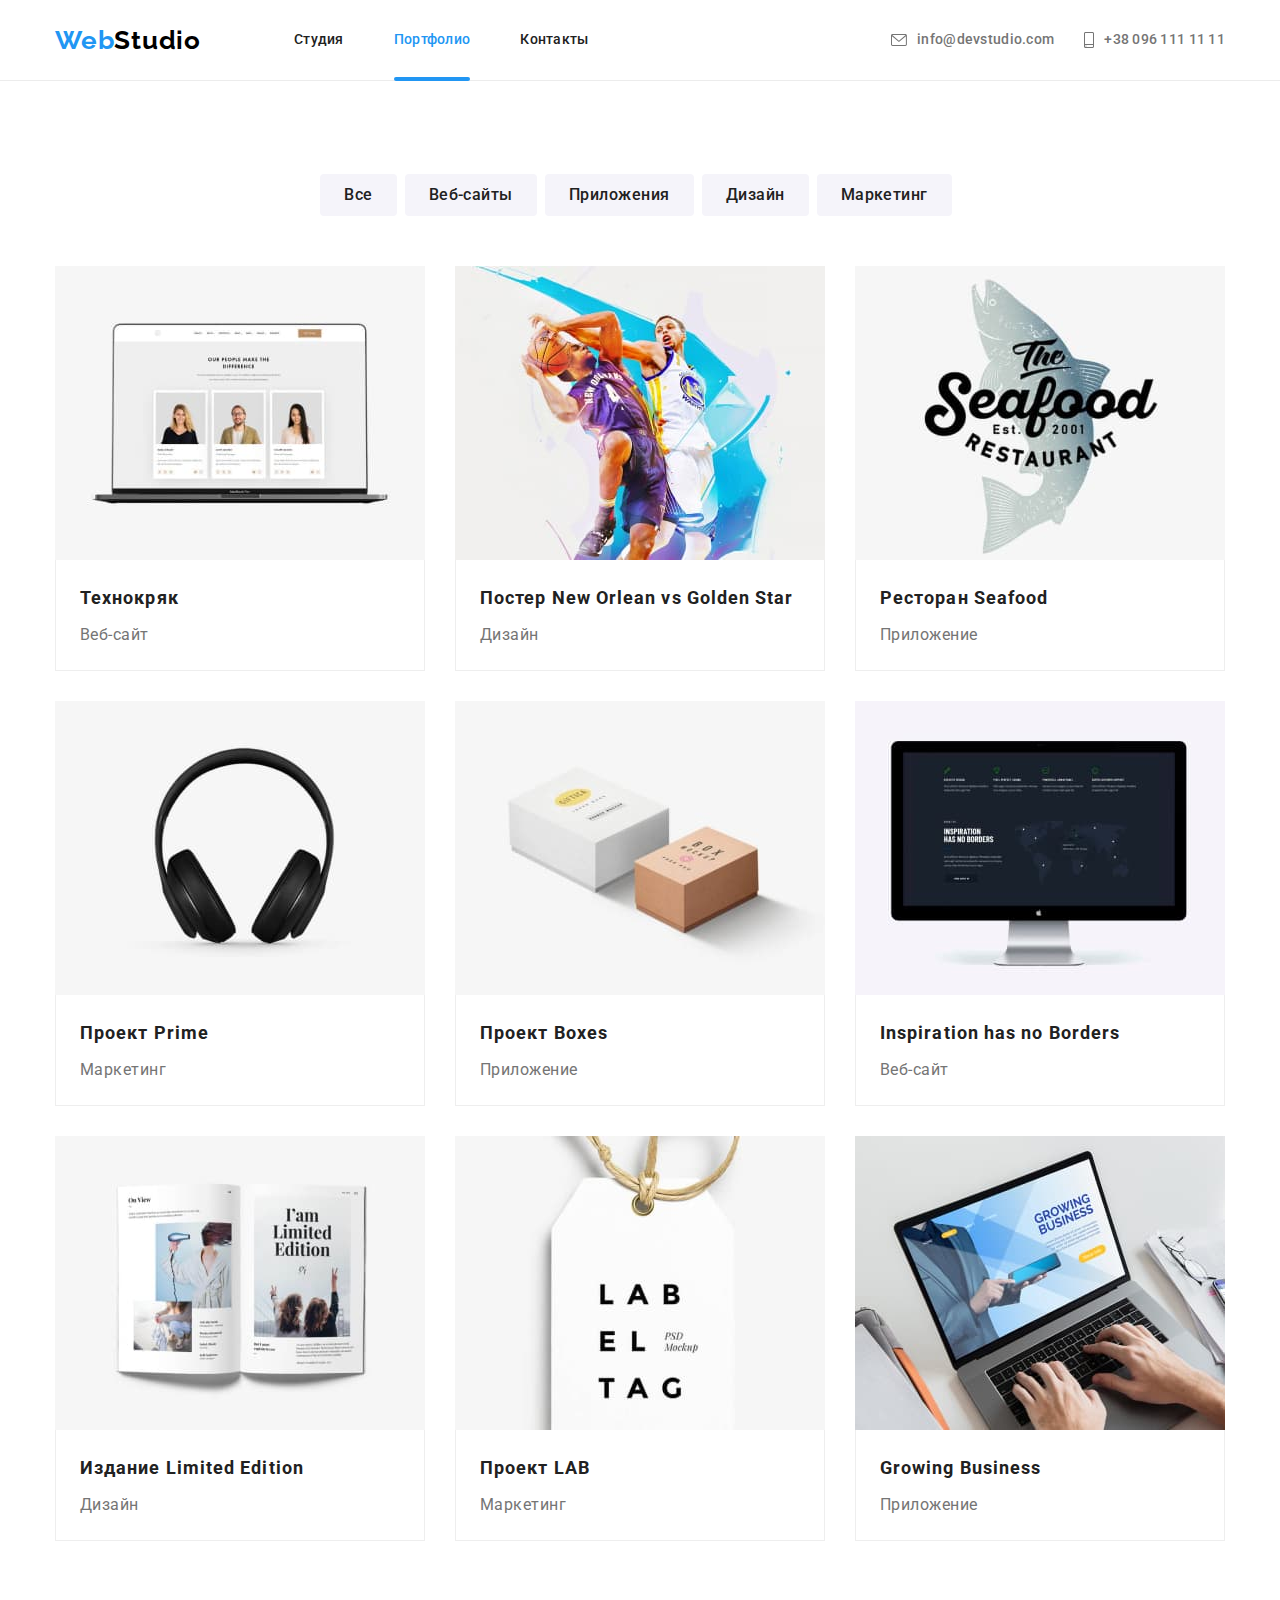
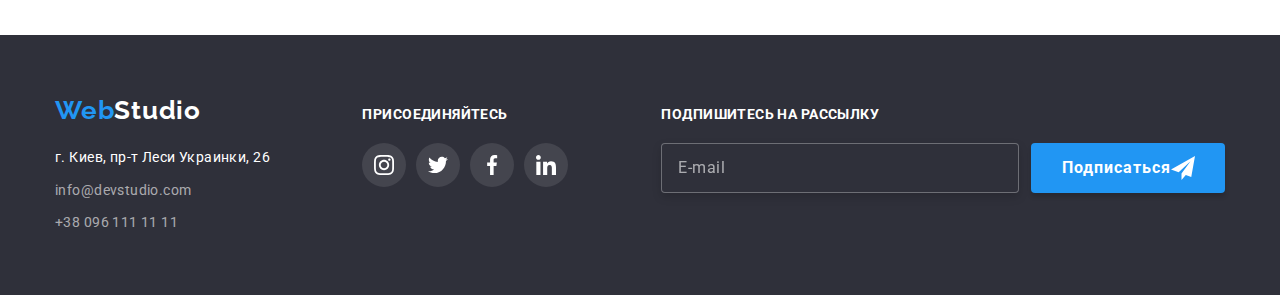
==== commit 4adcd7dd: "Меняет стили страницы портфолио по БЭМ" ====
--- a/portfolio.html
+++ b/portfolio.html
@@ -17,9 +17,9 @@
 
     <!-- Шапка сайта -->
     <header class="header">
-        <div class="container header__container">
-            <nav class="main-menu">
-                <a class="logo main-menu__logo" href="./index.html" lang="en"><span class="logo__text">Web</span>Studio</a>
+        <div class="container header__main-menu">
+            <nav class="header__menu">
+                <a class="logo header__logo" href="./index.html" lang="en"><span class="logo__text">Web</span>Studio</a>
         
                 <ul class="site-nav">
                     <li class="site-nav__item"><a class="site-nav__link" href="./index.html">Студия</a></li>
@@ -28,18 +28,18 @@
                 </ul>
             </nav>
         
-            <ul class="contacts-list">
-                <li class="contacts-list__item">
-                    <a href="mailto:info@devstudio.com" lang="en" class="contacts-list__link">
-                        <svg class="contacts-list__icon" width="16" height="12">
+            <ul class="list contacts__list">
+                <li class="list__item">
+                    <a href="mailto:info@devstudio.com" lang="en" class="contacts-link">
+                        <svg class="contacts-link__icon" width="16" height="12">
                             <use href="./images/icons.svg#icon-mail"></use>
                         </svg>
                         info@devstudio.com
                     </a>
                 </li>
-                <li class="contacts-list__item">
-                    <a href="tel:+380961111111" class="contacts-list__link">
-                        <svg class="contacts-list__icon" width="10" height="16">
+                <li class="list__item">
+                    <a href="tel:+380961111111" class="contacts-link">
+                        <svg class="contacts-link__icon" width="10" height="16">
                             <use href="./images/icons.svg#icon-smartphone"></use>
                         </svg>+38 096 111 11 11
                     </a>
@@ -53,155 +53,173 @@
         <!-- Работы студии по категориям -->
         <section class="projects">
             <div class="container">
-                <h1 class="visually-hidden">Работы студии</h1>
-                <ul class="category">
-                    <li><button type="button" class="category-button button">Все</button></li>
-                    <li><button type="button" class="category-button button">Веб-сайты</button></li>
-                    <li><button type="button" class="category-button button">Приложения</button></li>
-                    <li><button type="button" class="category-button button">Дизайн</button></li>
-                    <li><button type="button" class="category-button button">Маркетинг</button></li>
-                </ul>
-                <ul class="projects-list">
-                    <li class="projects-items">
-                        <a href="" class="projects-link">
-                            <div class="projects-thumb">
-                                <img src="./images/portfolio1.jpg" alt="Раскрытый ноутбук. На экране карточки людей." width="370" height="294"
-                                    class="project-image">
-                                    <div class="project-overlay">
-                                        <p>Технокряк это современная площадка распространения коронавируса. Компании используют эту
-                                            плорму для цифрового шпионажа и атак на защищённые сервера конкурентов.</p>
-                                    </div>
-                            </div>
-                            <div class="project-description">
-                                <h2 class="category-project">Технокряк</h2>
-                                <p class="category-name">Веб-сайт</p>
-                            </div>
-                        </a>
-                    </li>
-                    <li class="projects-items">
-                        <a href="" class="projects-link">
-                            <div class="projects-thumb">
-                                <img src="./images/portfolio2.jpg" alt="Два баскетболиста. Один в фиолетовой форме, другой в белой." width="370"
-                                    height="294" class="project-image">
-                                    <div class="project-overlay">
-                                        <p>Технокряк это современная площадка распространения коронавируса. Компании используют эту
-                                            плорму для цифрового шпионажа и атак на защищённые сервера конкурентов.</p>
-                                    </div>
-                            </div>
-                            <div class="project-description">
-                                <h2 class="category-project">Постер <span lang="en">New Orlean vs Golden Star</span></h2>
-                                <p class="category-name">Дизайн</p>
-                            </div>
-                        </a>
-                    </li>
-                    <li class="projects-items">
-                        <a href="" class="projects-link">
-                            <div class="projects-thumb">
-                                <img src="./images/portfolio3.jpg" alt="Логотип с рыбой и текстом черного цвета." width="370" height="294"
-                                    class="project-image">
-                                <div class="project-overlay">
-                                    <p>Технокряк это современная площадка распространения коронавируса. Компании используют эту
+                <h1 class="section__title section__title--visually-hidden">Работы студии</h1>
+                <ul class="list category-list">
+                    <li class="category-list__item"><button type="button" class="category__button">Все</button></li>
+                    <li class="category-list__item"><button type="button" class="category__button">Веб-сайты</button></li>
+                    <li class="category-list__item"><button type="button" class="category__button">Приложения</button></li>
+                    <li class="category-list__item"><button type="button" class="category__button">Дизайн</button></li>
+                    <li class="category-list__item"><button type="button" class="category__button">Маркетинг</button></li>
+                </ul>
+                <ul class="list design-list">
+                    <li class="list__item design-list__item">
+                        <article class="project">
+                            <a href="" class="project__link">
+                                <div class="project__thumb">
+                                    <img src="./images/portfolio1.jpg" alt="Раскрытый ноутбук. На экране карточки людей." width="370" height="294"
+                                        class="project__image">
+                                        <div class="project__overlay">
+                                            <p>Технокряк это современная площадка распространения коронавируса. Компании используют эту
+                                                плорму для цифрового шпионажа и атак на защищённые сервера конкурентов.</p>
+                                        </div>
+                                </div>
+                                <div class="project__meta">
+                                    <h2 class="project__type">Технокряк</h2>
+                                    <p class="project__name">Веб-сайт</p>
+                                </div>
+                            </a>
+                        </article>
+                    </li>
+                    <li class="list__item design-list__item">
+                        <article class="project">
+                            <a href="" class="project__link">
+                                <div class="project__thumb">
+                                    <img src="./images/portfolio2.jpg" alt="Два баскетболиста. Один в фиолетовой форме, другой в белой." width="370"
+                                        height="294" class="project__image">
+                                        <div class="project__overlay">
+                                            <p>Технокряк это современная площадка распространения коронавируса. Компании используют эту
+                                                плорму для цифрового шпионажа и атак на защищённые сервера конкурентов.</p>
+                                        </div>
+                                </div>
+                                <div class="project__meta">
+                                    <h2 class="project__type">Постер <span lang="en">New Orlean vs Golden Star</span></h2>
+                                    <p class="project__name">Дизайн</p>
+                                </div>
+                            </a>
+                        </article>
+                    </li>
+                    <li class="list__item design-list__item">
+                        <article class="project">
+                            <a href="" class="project__link">
+                                <div class="project__thumb">
+                                    <img src="./images/portfolio3.jpg" alt="Логотип с рыбой и текстом черного цвета." width="370" height="294"
+                                        class="project__image">
+                                    <div class="project__overlay">
+                                        <p>Технокряк это современная площадка распространения коронавируса. Компании используют эту
+                                            плорму для цифрового шпионажа и атак на защищённые сервера конкурентов.</p>
+                                    </div>
+                                </div>
+                                <div class="project__meta">
+                                    <h2 class="project__type">Ресторан <span lang="en">Seafood</span></h2>
+                                    <p class="project__name">Приложение</p>
+                                </div>
+                            </a>
+                        </article>
+                    </li>
+                    <li class="list__item design-list__item">
+                        <article class="project">
+                            <a href="" class="project__link">
+                                <div class="project__thumb">
+                                    <img src="./images/portfolio4.jpg" alt="Наушники черного цвета." width="370" height="294" class="project__image">
+                                    <div class="project__overlay">
+                                        <p>Технокряк это современная площадка распространения коронавируса. Компании используют эту
+                                            плорму для цифрового шпионажа и атак на защищённые сервера конкурентов.</p>
+                                    </div>
+                                </div>
+                                <div class="project__meta">
+                                    <h2 class="project__type">Проект <span lang="en">Prime</span></h2>
+                                    <p class="project__name">Маркетинг</p>
+                                </div>
+                            </a>
+                        </article>
+                    </li>
+                    <li class="list__item design-list__item">
+                        <article class="project">
+                            <a href="" class="project__link">
+                                <div class="project__thumb">
+                                    <img src="./images/portfolio5.jpg" alt="Две коробки. Одна больше, белого цвета. Другая меньше, коричневого цвета."
+                                        width="370" height="294" class="project__image">
+                                    <div class="project__overlay">
+                                        <p>Технокряк это современная площадка распространения коронавируса. Компании используют эту
+                                            плорму для цифрового шпионажа и атак на защищённые сервера конкурентов.</p>
+                                    </div>
+                                </div>
+                                <div class="project__meta">
+                                    <h2 class="project__type">Проект <span lang="en">Boxes</span></h2>
+                                    <p class="project__name">Приложение</p>
+                                </div>
+                            </a>
+                        </article>
+                    </li>
+                    <li class="list__item design-list__item">
+                        <article class="project">
+                            <a href="" class="project__link">
+                                <div class="project__thumb">
+                                    <img src="./images/portfolio6.jpg" alt="Компьютер-моноблок Аймак." width="370" height="294" class="project__image">
+                                    <div class="project__overlay">
+                                        <p>Технокряк это современная площадка распространения коронавируса. Компании используют эту
+                                            плорму для цифрового шпионажа и атак на защищённые сервера конкурентов.</p>
+                                    </div>
+                                </div>
+                                <div class="project__meta">
+                                    <h2 lang="en" class="project__type">Inspiration has no Borders</h2>
+                                    <p class="project__name">Веб-сайт</p>
+                                </div>
+                            </a>
+                        </article>
+                    </li>
+                    <li class="list__item design-list__item">
+                        <article class="project">
+                            <a href="" class="project__link">
+                                <div class="project__thumb">
+                                    <img src="./images/portfolio7.jpg" alt="Раскрытый журнал с фотографиями." width="370" height="294"
+                                        class="project__image">
+                                    <div class="project__overlay">
+                                        <p>Технокряк это современная площадка распространения коронавируса. Компании используют эту
+                                            плорму для цифрового шпионажа и атак на защищённые сервера конкурентов.</p>
+                                    </div>
+                                </div>
+                                <div class="project__meta">
+                                    <h2 class="project__type">Издание <span lang="en">Limited Edition</span></h2>
+                                    <p class="project__name">Дизайн</p>
+                                </div>
+                            </a>
+                        </article>
+                    </li>
+                    <li class="list__item design-list__item">
+                        <article class="project">
+                            <a href="" class="project__link">
+                                <div class="project__thumb">
+                                    <img src="./images/portfolio8.jpg" alt="Фирмення бирка." width="370" height="294" class="project__image">
+                                    <div class="project__overlay">
+                                        <p>Технокряк это современная площадка распространения коронавируса. Компании используют эту
                                         плорму для цифрового шпионажа и атак на защищённые сервера конкурентов.</p>
-                                </div>
-                            </div>
-                            <div class="project-description">
-                                <h2 class="category-project">Ресторан <span lang="en">Seafood</span></h2>
-                                <p class="category-name">Приложение</p>
-                            </div>
-                        </a>
-                    </li>
-                    <li class="projects-items">
-                        <a href="" class="projects-link">
-                            <div class="projects-thumb">
-                                <img src="./images/portfolio4.jpg" alt="Наушники черного цвета." width="370" height="294" class="project-image">
-                                <div class="project-overlay">
-                                    <p>Технокряк это современная площадка распространения коронавируса. Компании используют эту
-                                        плорму для цифрового шпионажа и атак на защищённые сервера конкурентов.</p>
-                                </div>
-                            </div>
-                            <div class="project-description">
-                                <h2 class="category-project">Проект <span lang="en">Prime</span></h2>
-                                <p class="category-name">Маркетинг</p>
-                            </div>
-                        </a>
-                    </li>
-                    <li class="projects-items">
-                        <a href="" class="projects-link">
-                            <div class="projects-thumb">
-                                <img src="./images/portfolio5.jpg" alt="Две коробки. Одна больше, белого цвета. Другая меньше, коричневого цвета."
-                                    width="370" height="294" class="project-image">
-                                <div class="project-overlay">
-                                    <p>Технокряк это современная площадка распространения коронавируса. Компании используют эту
-                                        плорму для цифрового шпионажа и атак на защищённые сервера конкурентов.</p>
-                                </div>
-                            </div>
-                            <div class="project-description">
-                                <h2 class="category-project">Проект <span lang="en">Boxes</span></h2>
-                                <p class="category-name">Приложение</p>
-                            </div>
-                        </a>
-                    </li>
-                    <li class="projects-items">
-                        <a href="" class="projects-link">
-                            <div class="projects-thumb">
-                                <img src="./images/portfolio6.jpg" alt="Компьютер-моноблок Аймак." width="370" height="294" class="project-image">
-                                <div class="project-overlay">
-                                    <p>Технокряк это современная площадка распространения коронавируса. Компании используют эту
-                                        плорму для цифрового шпионажа и атак на защищённые сервера конкурентов.</p>
-                                </div>
-                            </div>
-                            <div class="project-description">
-                                <h2 lang="en" class="category-project">Inspiration has no Borders</h2>
-                                <p class="category-name">Веб-сайт</p>
-                            </div>
-                        </a>
-                    </li>
-                    <li class="projects-items">
-                        <a href="" class="projects-link">
-                            <div class="projects-thumb">
-                                <img src="./images/portfolio7.jpg" alt="Раскрытый журнал с фотографиями." width="370" height="294"
-                                    class="project-image">
-                                <div class="project-overlay">
-                                    <p>Технокряк это современная площадка распространения коронавируса. Компании используют эту
-                                        плорму для цифрового шпионажа и атак на защищённые сервера конкурентов.</p>
-                                </div>
-                            </div>
-                            <div class="project-description">
-                                <h2 class="category-project">Издание <span lang="en">Limited Edition</span></h2>
-                                <p class="category-name">Дизайн</p>
-                            </div>
-                        </a>
-                    </li>
-                    <li class="projects-items">
-                        <a href="" class="projects-link">
-                            <div class="projects-thumb">
-                                <img src="./images/portfolio8.jpg" alt="Фирмення бирка." width="370" height="294" class="project-image">
-                                <div class="project-overlay">
-                                <p>Технокряк это современная площадка распространения коронавируса. Компании используют эту
-                                    плорму для цифрового шпионажа и атак на защищённые сервера конкурентов.</p>
-                            </div>
-                        </div>
-                            <div class="project-description">
-                                <h2 class="category-project">Проект <span lang="en">LAB</span></h2>
-                                <p class="category-name">Маркетинг</p>
-                            </div>
-                        </a>
-                    </li>
-                    <li class="projects-items">
-                        <a href="" class="projects-link">
-                            <div class="projects-thumb">
-                                <img src="./images/portfolio9.jpg" alt="Реклама бизнеса в раскрытом ноутбуке." width="370" height="294"
-                                    class="project-image">
-                                <div class="project-overlay">
-                                    <p>Технокряк это современная площадка распространения коронавируса. Компании используют эту
-                                        плорму для цифрового шпионажа и атак на защищённые сервера конкурентов.</p>
-                                </div>
-                            </div>
-                            <div class="project-description">
-                                <h2 lang="en" class="category-project">Growing Business</h2>
-                                <p class="category-name">Приложение</p>
-                            </div>
-                        </a>
+                                    </div>
+                                </div>
+                                <div class="project__meta">
+                                    <h2 class="project__type">Проект <span lang="en">LAB</span></h2>
+                                    <p class="project__name">Маркетинг</p>
+                                </div>
+                            </a>
+                        </article>
+                    </li>
+                    <li class="list__item design-list__item">
+                        <article class="project">
+                            <a href="" class="project__link">
+                                <div class="project__thumb">
+                                    <img src="./images/portfolio9.jpg" alt="Реклама бизнеса в раскрытом ноутбуке." width="370" height="294"
+                                        class="project__image">
+                                    <div class="project__overlay">
+                                        <p>Технокряк это современная площадка распространения коронавируса. Компании используют эту
+                                            плорму для цифрового шпионажа и атак на защищённые сервера конкурентов.</p>
+                                    </div>
+                                </div>
+                                <div class="project__meta">
+                                    <h2 lang="en" class="project__type">Growing Business</h2>
+                                    <p class="project__name">Приложение</p>
+                                </div>
+                            </a>
+                        </article>
                     </li>
                 </ul>
             </div>
@@ -209,66 +227,64 @@
     </main>
 
     <!-- Футер -->
-    <footer class="footer-section">
-        <div class="container footer">
-            <div class="footer-contacts">
-                <a href="./index.html" lang="en" class="logo footer"><span class="web">Web</span>Studio</a>
-                <address>
-                    <ul>
-                        <li class="address-item">г. Киев, пр-т Леси Украинки, 26</li>
-                        <li class="address-item">
-                            <a href="mailto:info@devstudio.com" lang="en" class="contacts-footer">info@devstudio.com</a>
-                        </li>
-                        <li class="address-item">
-                            <a href="tel:+380961111111" class="contacts-footer">+38 096 111 11 11</a>
-                        </li>
-                    </ul>
-                </address>
+
+    <footer class="footer">
+        <div class="container footer__container">
+            <div class="address-container">
+                <a class="logo footer__logo" href="./index.html" lang="en"><span class="logo__text">Web</span>Studio</a>
+                <ul class="address-list">
+                    <li class="address-list__item">г. Киев, пр-т Леси Украинки, 26</li>
+                    <li class="address-list__item">
+                        <a href="mailto:info@devstudio.com" lang="en" class="address-list__footer">info@devstudio.com</a>
+                    </li>
+                    <li class="address-list__item">
+                        <a href="tel:+380961111111" class="address-list__footer">+38 096 111 11 11</a>
+                    </li>
+                </ul>
             </div>
             <div class="footer-social">
-                <h2 class="social-title section-title">Присоединяйтесь</h2>
+                <b class="footer-social__subtitle subtitle">Присоединяйтесь</b>
                 <ul class="social-list">
-                    <li>
-                        <a href="" class="social-link" aria-label="Инстаграм">
-                            <svg class="social-icon">
+                    <li class="social-list__item">
+                        <a href="" class="social-link social-link--dark" aria-label="Инстаграм">
+                            <svg class="social-link__icon">
                                 <use href="./images/icons.svg#icon-instagram"></use>
                             </svg>
                         </a>
                     </li>
-                    <li>
-                        <a href="" class="social-link" aria-label="Твиттер">
-                            <svg class="social-icon">
+                    <li class="social-list__item">
+                        <a href="" class="social-link social-link--dark" aria-label="Твиттер">
+                            <svg class="social-link__icon">
                                 <use href="./images/icons.svg#icon-twitter"></use>
                             </svg>
                         </a>
                     </li>
-                    <li>
-                        <a href="" class="social-link" aria-label="Фейсбук">
-                            <svg class="social-icon">
+                    <li class="social-list__item">
+                        <a href="" class="social-link social-link--dark" aria-label="Фейсбук">
+                            <svg class="social-link__icon">
                                 <use href="./images/icons.svg#icon-facebook"></use>
                             </svg>
                         </a>
                     </li>
-                    <li>
-                        <a href="" class="social-link" aria-label="Линкедин">
-                            <svg class="social-icon">
+                    <li class="social-list__item">
+                        <a href="" class="social-link social-link--dark" aria-label="Линкедин">
+                            <svg class="social-link__icon">
                                 <use href="./images/icons.svg#icon-linkedin"></use>
                             </svg>
                         </a>
                     </li>
                 </ul>
             </div>
-            <form>
-                <label class="email-title section-title" for="email">Подпишитесь на рассылку</label>
-                <div class="mailing">
-                    <input class="email-field" type="email" name="email" id="email" placeholder="E-mail">
-                    <button class="email-button button" type="submit">Подписаться
-                        <svg class="email-img" width="24" height="24">
+            <form class="email">
+                <label for="email"><b class="email__subtitle subtitle">Подпишитесь на рассылку</b></label>
+                <div class="email__container">
+                    <input class="email__field" type="email" name="email" id="email" placeholder="E-mail">
+                    <button class="email__button button" type="submit">Подписаться
+                        <svg class="email-icon" width="24" height="24">
                             <use href="./images/icons.svg#icon-send"></use>
                         </svg>
                     </button>
                 </div>
-    
             </form>
         </div>
     </footer>
--- a/css/styles.css
+++ b/css/styles.css
@@ -100,6 +100,14 @@
   margin-right: 0;
 }
 
+.section__title--visually-hidden {
+  position: absolute;
+  clip: rect(0 0 0 0);
+  width: 1px;
+  height: 1px;
+  margin: 1px;
+}
+
 /* Шапка сайта */
 
 .header {
@@ -112,7 +120,7 @@
   border-bottom: 1px solid #ececec;
 }
 
-.header__container {
+.header__main-menu {
   display: flex;
   align-items: center;
 }
@@ -130,11 +138,11 @@
    color: var(--accent-color);
 }
 
-.main-menu__logo {
+.header__logo {
   margin-right: 93px;
 }
 
-.main-menu {
+.header__menu {
   display: flex;
   align-items: center;
 }
@@ -261,13 +269,6 @@
   padding-top: 94px;
   padding-bottom: 94px;
 }
-.section__title--visually-hidden {
-  position: absolute;
-  clip: rect(0 0 0 0);
-  width: 1px;
-  height: 1px;
-  margin: 1px;
-}
 
 .benefits__background {
   display: flex;
@@ -447,15 +448,15 @@
   padding-top: 94px;
   padding-bottom: 94px;
 }
-.category {
-  display: flex;
-  justify-content: center;
-  align-items: center;
+.category-list {
   margin-bottom: 50px;
 }
 
-.category-button {
+.category-list__item {
   margin-right: 8px;
+}
+
+.category__button {
   padding: 6px 22px;
   font-family: inherit;
   font-weight: 500;
@@ -468,57 +469,53 @@
 
   background-color: var(--light-background-color);
   border-radius: 4px;
+  border-color: transparent;
   box-shadow: 0px 3px 1px rgba(0, 0, 0, 0), 0px 1px 2px rgba(0, 0, 0, 0),
     0px 2px 2px rgba(0, 0, 0, 0);
   transition: color var(--transition-duration) var(--transition-timing-function),
-    background-color var(--transition-duration)
-      var(--transition-timing-function),
-    box-shadow var(--transition-duration) var(--transition-timing-function);
-  /* border-color: transparent; */
-}
-
-.category-button:hover,
-.category-button:focus {
+    background-color var(--transition-duration) var(--transition-timing-function),
+      box-shadow var(--transition-duration) var(--transition-timing-function);
+  
+}
+
+.category__button:hover,
+.category__button:focus {
   color: var(--white-color);
   background-color: var(--accent-color);
   box-shadow: 0px 3px 1px rgba(0, 0, 0, 0.1), 0px 1px 2px rgba(0, 0, 0, 0.08),
     0px 2px 2px rgba(0, 0, 0, 0.12);
 }
 
-.projects-list {
-  display: flex;
-  justify-content: center;
-  align-items: center;
+.design-list {
   flex-wrap: wrap;
   flex-basis: calc(100% / 3-30px);
 }
 
-.projects-items {
-  margin-right: 30px;
+.design-list__item {
   margin-bottom: 30px;
 }
 
-.projects-items:nth-child(3n + 3) {
+.design-list__item:nth-child(3n + 3) {
   margin-right: 0px;
 }
 
-.projects-items:nth-last-child(-n + 3) {
+.design-list__item:nth-last-child(-n + 3) {
   margin-bottom: 0;
 }
 
-.projects-link {
+.project__link {
   display: inline-block;
   box-shadow: 0px 1px 1px rgba(0, 0, 0, 0), 0px 4px 4px rgba(0, 0, 0, 0),
     1px 4px 6px rgba(0, 0, 0, 0);
 }
 
-.projects-thumb {
+.project__thumb {
   position: relative;
   overflow: hidden;
   display: flex;
 }
 
-.project-overlay {
+.project__overlay {
   position: absolute;
   width: 100%;
   height: 100%;
@@ -535,25 +532,25 @@
     var(--transition-timing-function);
 }
 
-.projects-link:hover,
-.projects-link:focus {
+.project__link:hover,
+.project__link:focus {
   box-shadow: 0px 1px 1px rgba(0, 0, 0, 0.12), 0px 4px 4px rgba(0, 0, 0, 0.06),
     1px 4px 6px rgba(0, 0, 0, 0.16);
 }
 
-.projects-link:hover .project-overlay,
-.projects-link:focus .project-overlay {
+.project__link:hover .project__overlay,
+.project:focus .project__overlay {
   transform: translateY(0%);
 }
 
-.project-description {
+.project__meta {
   padding: 20px 24px;
   border-left: 1px solid #eeeeee;
   border-right: 1px solid #eeeeee;
   border-bottom: 1px solid #eeeeee;
 }
 
-.category-project {
+.project__type {
   margin-bottom: 4px;
   font-weight: 700;
   font-size: 18px;
@@ -563,7 +560,7 @@
   color: var(--heading-color);
 }
 
-.category-name {
+.project__name {
   font-size: 16px;
   line-height: 1.87;
   letter-spacing: 0.03em;
@@ -589,7 +586,7 @@
   margin-right: 70px;
 }
 
-.footer-contacts__logo {
+.footer__logo {
   display: block;
   margin-bottom: 20px;
   margin-right: 0;
@@ -768,17 +765,17 @@
   color: var(--heading-color);
 }
 
-.modal-form {
+.order-form {
   display: flex;
   flex-direction: column;
 }
 
-.form-conteiner {
+.order-form__conteiner {
   position: relative;
   margin-bottom: 10px;
 }
 
-.form-icon {
+.order-form__icon {
   position: absolute;
   top: 50%;
   left: 15px;
@@ -786,7 +783,7 @@
   fill: #212121;
   transition: fill var(--transition-duration) var(--transition-timing-function);
 }
-.form-title {
+.order-form__title {
   margin-bottom: 4px;
   font-size: 12px;
   line-height: 1.17;
@@ -794,7 +791,7 @@
   color: var(--text-color);
 }
 
-.form-field {
+.order-form__field {
   width: 100%;
   padding: 11px 12px 11px 42px;
   border: 1px solid;
@@ -806,21 +803,21 @@
   cursor: pointer;
 }
 
-.form-comments {
+.form-comments__order-form {
   height: 120px;
   margin-bottom: 20px;
   padding: 12px 16px;
   resize: none;
 }
 
-.form-comments::placeholder {
+.form-comments__order-form::placeholder {
   font-size: 12px;
   line-height: 1.17;
   letter-spacing: 0.01em;
   color: rgba(117, 117, 117, 0.5);
 }
 
-.form-button {
+.order-form__button {
   padding: 10px 55px;
   margin: 0 auto;
 }
@@ -838,7 +835,7 @@
   color: var(--text-color);
 }
 
-.check {
+.consent-field__check {
   margin-right: 7px;
   position: absolute;
   clip: rect(0 0 0 0);
@@ -847,7 +844,7 @@
   margin: 1px;
 }
 
-.icon {
+.consent-field__icon {
   width: 16px;
   height: 15px;
   margin-right: 7px;
@@ -865,7 +862,7 @@
       var(--transition-timing-function);
 }
 
-.check:checked + .icon {
+.consent-field__check:checked + .consent-field__icon {
   background-color: var(--accent-color);
   background-image: url(../images/check.svg);
   background-size: contain;
@@ -873,16 +870,16 @@
   border-color: var(--accent-color);
 }
 
-.consent-link {
+.consent-field__link {
   text-decoration: underline;
   color: var(--accent-color);
 }
 
-.form-field:focus + .form-icon {
+.order-form__field:focus + .order-form__icon {
   fill: var(--accent-color);
 }
 
-.form-field:focus {
+.order-form__field:focus {
   outline: none;
   border-color: var(--accent-color);
 }
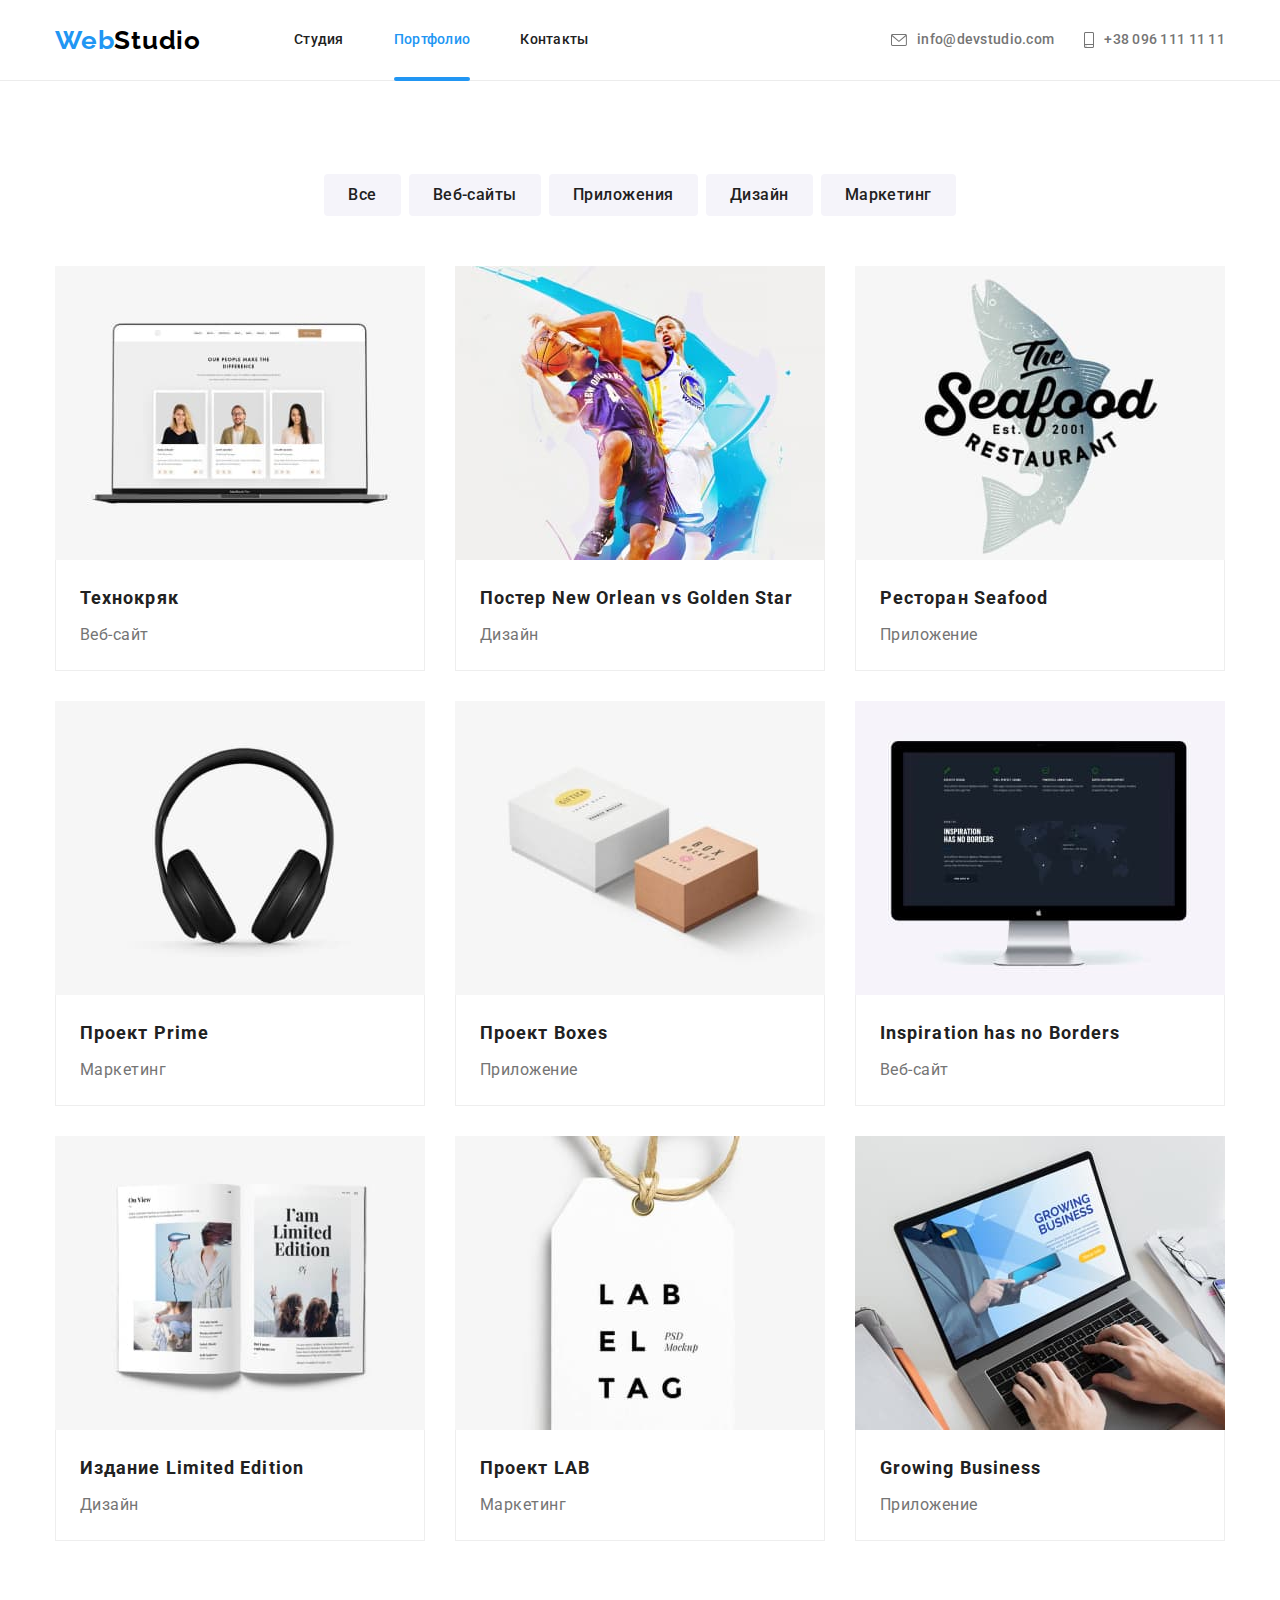
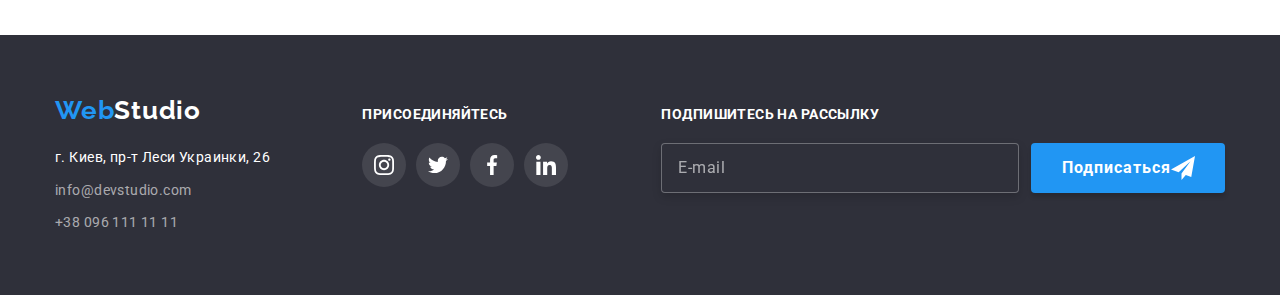
==== commit 850b5ba8: "Переводит css в scss" ====
--- a/portfolio.html
+++ b/portfolio.html
@@ -5,12 +5,11 @@
     <meta charset="UTF-8">
     <meta name="viewport" content="width=device-width, initial-scale=1.0">
     <title>Портфолио</title>
-    <link rel="stylesheet" href="https://cdnjs.cloudflare.com/ajax/libs/modern-normalize/1.0.0/modern-normalize.css">
     <link rel="preconnect" href="https://fonts.gstatic.com">
     <link
         href="https://fonts.googleapis.com/css2?family=Raleway:wght@700&family=Roboto:wght@400;500;700;900&display=swap"
         rel="stylesheet">
-    <link rel="stylesheet" href="./css/styles.css">
+    <link rel="stylesheet" href="./css/main.min.css">
 </head>
 
 <body>
@@ -19,7 +18,7 @@
     <header class="header">
         <div class="container header__main-menu">
             <nav class="header__menu">
-                <a class="logo header__logo" href="./index.html" lang="en"><span class="logo__text">Web</span>Studio</a>
+                <a class="logo logo--top" href="./index.html" lang="en"><span class="logo__text">Web</span>Studio</a>
         
                 <ul class="site-nav">
                     <li class="site-nav__item"><a class="site-nav__link" href="./index.html">Студия</a></li>
@@ -28,7 +27,7 @@
                 </ul>
             </nav>
         
-            <ul class="list contacts__list">
+            <ul class="list list--right">
                 <li class="list__item">
                     <a href="mailto:info@devstudio.com" lang="en" class="contacts-link">
                         <svg class="contacts-link__icon" width="16" height="12">
@@ -51,18 +50,18 @@
     <main>
 
         <!-- Работы студии по категориям -->
-        <section class="projects">
+        <section class="section">
             <div class="container">
                 <h1 class="section__title section__title--visually-hidden">Работы студии</h1>
                 <ul class="list category-list">
-                    <li class="category-list__item"><button type="button" class="category__button">Все</button></li>
-                    <li class="category-list__item"><button type="button" class="category__button">Веб-сайты</button></li>
-                    <li class="category-list__item"><button type="button" class="category__button">Приложения</button></li>
-                    <li class="category-list__item"><button type="button" class="category__button">Дизайн</button></li>
-                    <li class="category-list__item"><button type="button" class="category__button">Маркетинг</button></li>
-                </ul>
-                <ul class="list design-list">
-                    <li class="list__item design-list__item">
+                    <li class="category-list__item"><button type="button" class="category-list__button">Все</button></li>
+                    <li class="category-list__item"><button type="button" class="category-list__button">Веб-сайты</button></li>
+                    <li class="category-list__item"><button type="button" class="category-list__button">Приложения</button></li>
+                    <li class="category-list__item"><button type="button" class="category-list__button">Дизайн</button></li>
+                    <li class="category-list__item"><button type="button" class="category-list__button">Маркетинг</button></li>
+                </ul>
+                <ul class="design-list">
+                    <li class="design-list__item">
                         <article class="project">
                             <a href="" class="project__link">
                                 <div class="project__thumb">
@@ -80,7 +79,7 @@
                             </a>
                         </article>
                     </li>
-                    <li class="list__item design-list__item">
+                    <li class="design-list__item">
                         <article class="project">
                             <a href="" class="project__link">
                                 <div class="project__thumb">
@@ -98,7 +97,7 @@
                             </a>
                         </article>
                     </li>
-                    <li class="list__item design-list__item">
+                    <li class="design-list__item">
                         <article class="project">
                             <a href="" class="project__link">
                                 <div class="project__thumb">
@@ -116,7 +115,7 @@
                             </a>
                         </article>
                     </li>
-                    <li class="list__item design-list__item">
+                    <li class="design-list__item">
                         <article class="project">
                             <a href="" class="project__link">
                                 <div class="project__thumb">
@@ -133,7 +132,7 @@
                             </a>
                         </article>
                     </li>
-                    <li class="list__item design-list__item">
+                    <li class="design-list__item">
                         <article class="project">
                             <a href="" class="project__link">
                                 <div class="project__thumb">
@@ -151,7 +150,7 @@
                             </a>
                         </article>
                     </li>
-                    <li class="list__item design-list__item">
+                    <li class="design-list__item">
                         <article class="project">
                             <a href="" class="project__link">
                                 <div class="project__thumb">
@@ -168,7 +167,7 @@
                             </a>
                         </article>
                     </li>
-                    <li class="list__item design-list__item">
+                    <li class="design-list__item">
                         <article class="project">
                             <a href="" class="project__link">
                                 <div class="project__thumb">
@@ -186,7 +185,7 @@
                             </a>
                         </article>
                     </li>
-                    <li class="list__item design-list__item">
+                    <li class="design-list__item">
                         <article class="project">
                             <a href="" class="project__link">
                                 <div class="project__thumb">
@@ -203,7 +202,7 @@
                             </a>
                         </article>
                     </li>
-                    <li class="list__item design-list__item">
+                    <li class="design-list__item">
                         <article class="project">
                             <a href="" class="project__link">
                                 <div class="project__thumb">
@@ -231,42 +230,42 @@
     <footer class="footer">
         <div class="container footer__container">
             <div class="address-container">
-                <a class="logo footer__logo" href="./index.html" lang="en"><span class="logo__text">Web</span>Studio</a>
+                <a class="logo logo--bottom" href="./index.html" lang="en"><span class="logo__text">Web</span>Studio</a>
                 <ul class="address-list">
-                    <li class="address-list__item">г. Киев, пр-т Леси Украинки, 26</li>
+                    <li class="address-list__item"><p class="address-list__text">г. Киев, пр-т Леси Украинки, 26</p></li>
                     <li class="address-list__item">
-                        <a href="mailto:info@devstudio.com" lang="en" class="address-list__footer">info@devstudio.com</a>
+                        <a href="mailto:info@devstudio.com" lang="en" class="address-list__text address-list__text--grey">info@devstudio.com</a>
                     </li>
                     <li class="address-list__item">
-                        <a href="tel:+380961111111" class="address-list__footer">+38 096 111 11 11</a>
+                        <a href="tel:+380961111111" class="address-list__text address-list__text--grey">+38 096 111 11 11</a>
                     </li>
                 </ul>
             </div>
             <div class="footer-social">
                 <b class="footer-social__subtitle subtitle">Присоединяйтесь</b>
-                <ul class="social-list">
-                    <li class="social-list__item">
+                <ul class="list">
+                    <li class="list__item list__item--narrow">
                         <a href="" class="social-link social-link--dark" aria-label="Инстаграм">
                             <svg class="social-link__icon">
                                 <use href="./images/icons.svg#icon-instagram"></use>
                             </svg>
                         </a>
                     </li>
-                    <li class="social-list__item">
+                    <li class="list__item list__item--narrow">
                         <a href="" class="social-link social-link--dark" aria-label="Твиттер">
                             <svg class="social-link__icon">
                                 <use href="./images/icons.svg#icon-twitter"></use>
                             </svg>
                         </a>
                     </li>
-                    <li class="social-list__item">
+                    <li class="list__item list__item--narrow">
                         <a href="" class="social-link social-link--dark" aria-label="Фейсбук">
                             <svg class="social-link__icon">
                                 <use href="./images/icons.svg#icon-facebook"></use>
                             </svg>
                         </a>
                     </li>
-                    <li class="social-list__item">
+                    <li class="list__item list__item--narrow">
                         <a href="" class="social-link social-link--dark" aria-label="Линкедин">
                             <svg class="social-link__icon">
                                 <use href="./images/icons.svg#icon-linkedin"></use>
--- a/css/main.min.css
+++ b/css/main.min.css
@@ -0,0 +1,7 @@
+/*! modern-normalize v1.0.0 | MIT License | https://github.com/sindresorhus/modern-normalize */*,*::before,*::after{-webkit-box-sizing:border-box;box-sizing:border-box}:root{-moz-tab-size:4;-o-tab-size:4;tab-size:4}html{line-height:1.15;-webkit-text-size-adjust:100%}body{margin:0}body{font-family:system-ui,-apple-system,"Segoe UI",Roboto,Helvetica,Arial,sans-serif,"Apple Color Emoji","Segoe UI Emoji"}hr{height:0;color:inherit}abbr[title]{-webkit-text-decoration:underline dotted;text-decoration:underline dotted}b,strong{font-weight:bolder}code,kbd,samp,pre{font-family:ui-monospace,+ SFMono-Regular,+ Consolas,+ 'Liberation Mono',+ Menlo,+ monospace;font-size:1em}small{font-size:80%}sub,sup{font-size:75%;line-height:0;position:relative;vertical-align:baseline}sub{bottom:-0.25em}sup{top:-0.5em}table{text-indent:0;border-color:inherit}button,input,optgroup,select,textarea{font-family:inherit;font-size:100%;line-height:1.15;margin:0}button,select{text-transform:none}button,[type='button'],[type='reset'],[type='submit']{-webkit-appearance:button}::-moz-focus-inner{border-style:none;padding:0}:-moz-focusring{outline:1px dotted ButtonText}:-moz-ui-invalid{box-shadow:none}legend{padding:0}progress{vertical-align:baseline}::-webkit-inner-spin-button,::-webkit-outer-spin-button{height:auto}[type='search']{-webkit-appearance:textfield;outline-offset:-2px}::-webkit-search-decoration{-webkit-appearance:none}::-webkit-file-upload-button{-webkit-appearance:button;font:inherit}summary{display:list-item}h1,h2,h3,h4,h5,h6,p,ul{margin-top:0;margin-bottom:0;padding:0px}a{text-decoration:none}li{list-style:none}.section{padding-top:94px;padding-bottom:94px}.section--narrow{padding-top:0}.section--light-background{background-color:#f5f4fa}.section__title{margin-bottom:50px;font-weight:700;font-size:36px;line-height:1.16;text-align:center;letter-spacing:0.03em;color:#212121}.section__title--visually-hidden{position:absolute;clip:rect(0 0 0 0);width:1px;height:1px;margin:1px}.container{width:1200px;padding-left:15px;padding-right:15px;margin-left:auto;margin-right:auto}.subtitle{font-weight:700;font-size:14px;line-height:1.14;letter-spacing:0.03em;text-transform:uppercase}.list{display:-webkit-box;display:-ms-flexbox;display:flex;-webkit-box-align:center;-ms-flex-align:center;align-items:center;-webkit-box-pack:center;-ms-flex-pack:center;justify-content:center}.list--right{margin-left:auto}.list--wider{padding:0 32px 30px 32px}.list__item{margin-right:30px}.list__item:last-child{margin-right:0}.list__item--narrow{margin-right:10px}.list__item--narrow:last-child{margin-right:0}.button{height:50px;font-family:inherit;font-size:16px;cursor:pointer;font-weight:700;line-height:1.87;letter-spacing:0.06em;color:#fff;background-color:#2196f3;-webkit-box-shadow:0px 4px 4px rgba(0,0,0,0.15);box-shadow:0px 4px 4px rgba(0,0,0,0.15);border-radius:4px;border-color:transparent}body{padding-top:80px;background-color:#fff;font-family:"Roboto", sans-serif}.header{position:fixed;top:0;left:0;z-index:1;width:100%;background-color:#fff;border-bottom:1px solid #ececec}.header__main-menu{display:-webkit-box;display:-ms-flexbox;display:flex;-webkit-box-align:center;-ms-flex-align:center;align-items:center;-webkit-box-pack:center;-ms-flex-pack:center;justify-content:center}.header__menu{display:-webkit-box;display:-ms-flexbox;display:flex;-webkit-box-align:center;-ms-flex-align:center;align-items:center;-webkit-box-pack:center;-ms-flex-pack:center;justify-content:center}.contacts-link{display:-webkit-inline-box;display:-ms-inline-flexbox;display:inline-flex;padding-top:32px;padding-bottom:32px;-webkit-box-align:center;-ms-flex-align:center;align-items:center;font-weight:500;font-size:14px;line-height:1.14;letter-spacing:0.02em;color:#757575;-webkit-transition:color 250ms cubic-bezier(0.4, 0, 0.2, 1);transition:color 250ms cubic-bezier(0.4, 0, 0.2, 1)}.contacts-link__icon{margin-right:10px;fill:currentColor}.contacts-link:hover,.contacts-link:focus{color:#2196f3}.logo{font-family:"Raleway", sans-serif;font-weight:700;font-size:26px;line-height:1.19;letter-spacing:0.03em;color:#000000}.logo__text{color:#2196f3}.logo--top{margin-right:93px}.logo--bottom{display:block;margin-bottom:20px;color:#fff}.site-nav{display:-webkit-box;display:-ms-flexbox;display:flex;-webkit-box-align:center;-ms-flex-align:center;align-items:center;-webkit-box-pack:center;-ms-flex-pack:center;justify-content:center}.site-nav__item{margin-right:50px}.site-nav__item:last-child{margin-right:0}.site-nav__link{display:block;padding-top:32px;padding-bottom:32px;font-weight:500;font-size:14px;line-height:1.14;letter-spacing:0.02em;color:#212121;-webkit-transition:color 250ms cubic-bezier(0.4, 0, 0.2, 1);transition:color 250ms cubic-bezier(0.4, 0, 0.2, 1)}.site-nav__link:hover,.site-nav__link:focus{color:#2196f3}.site-nav__link--current{position:relative;color:#2196f3}.site-nav__link--current::after{content:"";position:absolute;bottom:-1px;left:0;display:block;width:100%;height:4px;background:#2196f3;border-radius:2px}.footer{padding-top:60px;padding-bottom:60px;background-color:#2f303a}.footer__container{display:-webkit-box;display:-ms-flexbox;display:flex;-webkit-box-pack:center;-ms-flex-pack:center;justify-content:center;-webkit-box-align:baseline;-ms-flex-align:baseline;align-items:baseline}.address-container{margin-right:70px}.address-list__item{margin-bottom:9px}.address-list__item:last-child{margin-bottom:0}.address-list__text{font-style:normal;font-size:14px;line-height:1.71;letter-spacing:0.03em;color:#fff}.address-list__text--grey{color:rgba(255,255,255,0.6);-webkit-transition:color 250ms cubic-bezier(0.4, 0, 0.2, 1);transition:color 250ms cubic-bezier(0.4, 0, 0.2, 1)}.footer-social{margin-right:93px;margin-left:auto}.footer-social__subtitle{display:block;margin-bottom:20px;text-align:left;color:#fff}.email__container{display:-webkit-box;display:-ms-flexbox;display:flex;-webkit-box-align:center;-ms-flex-align:center;align-items:center;-webkit-box-pack:center;-ms-flex-pack:center;justify-content:center}.email__subtitle{display:inline-block;margin-bottom:20px;color:#fff}.email__button{display:-webkit-box;display:-ms-flexbox;display:flex;-webkit-box-pack:center;-ms-flex-pack:center;justify-content:center;-webkit-box-align:center;-ms-flex-align:center;align-items:center;padding:10px 28px 10px 29px}.email__icon{margin-left:10px}.email__field{width:358px;height:50px;margin-right:12px;padding:15px 16px;background-color:#2f303a;border:1px solid rgba(255,255,255,0.3);-webkit-filter:drop-shadow(0px 4px 4px rgba(0,0,0,0.15));filter:drop-shadow(0px 4px 4px rgba(0,0,0,0.15));border-radius:4px}.email__field::-webkit-input-placeholder{font-size:16px;line-height:1.25;-webkit-box-align:center;align-items:center;letter-spacing:0.03em;color:rgba(255,255,255,0.6)}.email__field:-ms-input-placeholder{font-size:16px;line-height:1.25;-ms-flex-align:center;align-items:center;letter-spacing:0.03em;color:rgba(255,255,255,0.6)}.email__field::-ms-input-placeholder{font-size:16px;line-height:1.25;-ms-flex-align:center;align-items:center;letter-spacing:0.03em;color:rgba(255,255,255,0.6)}.email__field::placeholder{font-size:16px;line-height:1.25;-webkit-box-align:center;-ms-flex-align:center;align-items:center;letter-spacing:0.03em;color:rgba(255,255,255,0.6)}.hero{min-height:600px;max-width:1600px;margin:0 auto;padding-top:200px;text-align:center;background-color:#c4c4c4;background-image:-webkit-gradient(linear, left top, right top, from(rgba(47,48,58,0.4)), to(rgba(47,48,58,0.4))),url("../images/hero.jpg");background-image:linear-gradient(to right, rgba(47,48,58,0.4), rgba(47,48,58,0.4)),url("../images/hero.jpg");background-position:center;background-repeat:no-repeat;background-size:cover}.hero__title-container{width:696px;margin:0 auto 30px}.hero__title{font-weight:900;font-size:44px;line-height:1.36;letter-spacing:0.06em;text-transform:uppercase;color:#fff}.hero__button{padding:10px 32px}.benefits{display:-webkit-box;display:-ms-flexbox;display:flex;-webkit-box-pack:center;-ms-flex-pack:center;justify-content:center;-webkit-box-align:center;-ms-flex-align:center;align-items:center;width:270px;height:120px;margin-bottom:30px;background-color:#f5f4fa;border-radius:4px}.benefits__icon{width:70px;height:70px}.benefits__subtitle{margin-bottom:10px;color:#212121}.benefits__text{font-size:14px;line-height:1.71;letter-spacing:0.03em;color:#757575}.capabilities{display:block}.capabilities__subtitle{position:absolute;padding:27px 0;color:#fff}.capabilities__image{position:relative;display:-webkit-box;display:-ms-flexbox;display:flex;-webkit-box-pack:center;-ms-flex-pack:center;justify-content:center;-webkit-box-align:end;-ms-flex-align:end;align-items:flex-end}.capabilities__image::before{position:absolute;bottom:0;left:0;content:"";width:100%;height:70px;background:rgba(47,48,58,0.8)}.employee{background-color:#ffffff;-webkit-box-shadow:0px 1px 3px rgba(0,0,0,0.12),0px 1px 1px rgba(0,0,0,0.14),0px 2px 1px rgba(0,0,0,0.2);box-shadow:0px 1px 3px rgba(0,0,0,0.12),0px 1px 1px rgba(0,0,0,0.14),0px 2px 1px rgba(0,0,0,0.2);border-radius:0px 0px 4px 4px}.employee__image{margin-bottom:30px}.employee__name{margin-bottom:10px;font-weight:500;font-size:16px;line-height:1.18;text-align:center;letter-spacing:0.03em;color:#212121}.employee__position{margin-bottom:16px;font-size:16px;line-height:1.18;text-align:center;letter-spacing:0.03em;color:#757575}.social-link{display:-webkit-box;display:-ms-flexbox;display:flex;-webkit-box-pack:center;-ms-flex-pack:center;justify-content:center;-webkit-box-align:center;-ms-flex-align:center;align-items:center;width:44px;height:44px;border-radius:50%;fill:#afb1b8;background-color:transparent;-webkit-transition:fill 250ms cubic-bezier(0.4, 0, 0.2, 1),background-color 250ms cubic-bezier(0.4, 0, 0.2, 1);transition:fill 250ms cubic-bezier(0.4, 0, 0.2, 1),background-color 250ms cubic-bezier(0.4, 0, 0.2, 1)}.social-link__icon{width:20px;height:20px}.social-link:hover,.social-link:focus{fill:#fff;background-color:#2196f3}.social-link--dark{fill:#ffffff;background-color:rgba(255,255,255,0.1)}.client-link{display:-webkit-box;display:-ms-flexbox;display:flex;-webkit-box-pack:center;-ms-flex-pack:center;justify-content:center;-webkit-box-align:center;-ms-flex-align:center;align-items:center;width:170px;height:90px;border:1px solid #afb1b8;border-radius:4px;fill:#afb1b8;-webkit-transition:fill 250ms cubic-bezier(0.4, 0, 0.2, 1),border-color 250ms cubic-bezier(0.4, 0, 0.2, 1);transition:fill 250ms cubic-bezier(0.4, 0, 0.2, 1),border-color 250ms cubic-bezier(0.4, 0, 0.2, 1)}.client-link:hover,.client-link:focus{border-color:#2196f3;fill:#2196f3}.backdrop{position:fixed;top:0;left:0;z-index:2;width:100%;height:100%;background:rgba(0,0,0,0.2);opacity:1;-webkit-transition:opacity 250ms cubic-bezier(0.4, 0, 0.2, 1);transition:opacity 250ms cubic-bezier(0.4, 0, 0.2, 1)}.backdrop--is-hidden{opacity:0;pointer-events:none}.modal{position:absolute;top:50%;left:50%;-webkit-transform:translate(-50%, -50%) scale(1);transform:translate(-50%, -50%) scale(1);min-width:528px;min-height:581px;padding:40px;background:#ffffff;-webkit-box-shadow:0px 1px 3px rgba(0,0,0,0.12),0px 1px 1px rgba(0,0,0,0.14),0px 2px 1px rgba(0,0,0,0.2);box-shadow:0px 1px 3px rgba(0,0,0,0.12),0px 1px 1px rgba(0,0,0,0.14),0px 2px 1px rgba(0,0,0,0.2);border-radius:4px;-webkit-transition:-webkit-transform 250ms cubic-bezier(0.4, 0, 0.2, 1);transition:-webkit-transform 250ms cubic-bezier(0.4, 0, 0.2, 1);transition:transform 250ms cubic-bezier(0.4, 0, 0.2, 1);transition:transform 250ms cubic-bezier(0.4, 0, 0.2, 1), -webkit-transform 250ms cubic-bezier(0.4, 0, 0.2, 1)}.modal__title{margin-bottom:12px;font-weight:700;font-size:20px;line-height:1.15;text-align:center;letter-spacing:0.03em;color:#212121}.backdrop--is-hidden .modal{-webkit-transform:translate(-50%, -50%) scale(0.8);transform:translate(-50%, -50%) scale(0.8)}.modal__button{position:absolute;top:0;right:0;display:-webkit-box;display:-ms-flexbox;display:flex;-webkit-box-pack:center;-ms-flex-pack:center;justify-content:center;-webkit-box-align:center;-ms-flex-align:center;align-items:center;margin-top:8px;margin-right:8px;width:30px;height:30px;fill:#000000;border:1px solid rgba(0,0,0,0.1);border-radius:50%;background-color:transparent;cursor:pointer;-webkit-transition:fill 250ms cubic-bezier(0.4, 0, 0.2, 1);transition:fill 250ms cubic-bezier(0.4, 0, 0.2, 1)}.modal__button:hover,.modal__button:focus{fill:#2196f3}.order-form{display:-webkit-box;display:-ms-flexbox;display:flex;-webkit-box-orient:vertical;-webkit-box-direction:normal;-ms-flex-direction:column;flex-direction:column}.order-form__conteiner{position:relative;margin-bottom:10px}.order-form__title{margin-bottom:4px;font-size:12px;line-height:1.17;letter-spacing:0.01em;color:#757575}.order-form__button{padding:10px 55px;margin:0 auto}.order-form__field{width:100%;padding:11px 12px 11px 42px;border:1px solid;border-color:rgba(33,33,33,0.2);-webkit-box-sizing:border-box;box-sizing:border-box;border-radius:4px;-webkit-transition:border-color 250ms cubic-bezier(0.4, 0, 0.2, 1);transition:border-color 250ms cubic-bezier(0.4, 0, 0.2, 1);cursor:pointer}.order-form__field:focus{outline:none;border-color:#2196f3}.form-comments__order-form{height:120px;margin-bottom:20px;padding:12px 16px;resize:none}.form-comments__order-form::-webkit-input-placeholder{font-size:12px;line-height:1.17;letter-spacing:0.01em;color:rgba(117,117,117,0.5)}.form-comments__order-form:-ms-input-placeholder{font-size:12px;line-height:1.17;letter-spacing:0.01em;color:rgba(117,117,117,0.5)}.form-comments__order-form::-ms-input-placeholder{font-size:12px;line-height:1.17;letter-spacing:0.01em;color:rgba(117,117,117,0.5)}.form-comments__order-form::placeholder{font-size:12px;line-height:1.17;letter-spacing:0.01em;color:rgba(117,117,117,0.5)}.consent-field{display:-webkit-box;display:-ms-flexbox;display:flex;-webkit-box-pack:center;-ms-flex-pack:center;justify-content:center;-webkit-box-align:center;-ms-flex-align:center;align-items:center;margin-left:auto;margin-right:auto;margin-bottom:30px;font-size:14px;line-height:1.71;letter-spacing:0.03em;color:#757575}.consent-field__check{margin-right:7px;position:absolute;clip:rect(0 0 0 0);width:1px;height:1px;margin:1px}.consent-field__link{text-decoration:underline;color:#2196f3}.order-form__icon{position:absolute;top:50%;left:15px;-webkit-transform:translateY(-50%);transform:translateY(-50%);fill:#212121;-webkit-transition:fill 250ms cubic-bezier(0.4, 0, 0.2, 1);transition:fill 250ms cubic-bezier(0.4, 0, 0.2, 1)}.order-form__field:focus+.order-form__icon{fill:#2196f3}.consent-field__icon{width:16px;height:15px;margin-right:7px;border:2px solid;border-color:#212121;border-radius:2px;background-color:transparent;background-image:url(../images/check.svg);background-size:contain;background-origin:border-box;-webkit-transition:background-color 250ms cubic-bezier(0.4, 0, 0.2, 1),border-color 250ms cubic-bezier(0.4, 0, 0.2, 1),background-image 250ms cubic-bezier(0.4, 0, 0.2, 1);transition:background-color 250ms cubic-bezier(0.4, 0, 0.2, 1),border-color 250ms cubic-bezier(0.4, 0, 0.2, 1),background-image 250ms cubic-bezier(0.4, 0, 0.2, 1)}.consent-field__check:checked+.consent-field__icon{background-color:#2196f3;background-image:url(../images/check.svg);background-size:contain;background-origin:border-box;border-color:#2196f3}.category-list{margin-bottom:50px}.category-list__item{margin-right:8px}.category-list__item:last-child{margin-right:0}.category-list__button{padding:6px 22px;font-family:inherit;font-weight:500;font-size:16px;line-height:1.62;text-align:center;letter-spacing:0.03em;color:#212121;cursor:pointer;background-color:#f5f4fa;border-radius:4px;border-color:transparent;-webkit-box-shadow:0px 3px 1px rgba(0,0,0,0),0px 1px 2px rgba(0,0,0,0),0px 2px 2px rgba(0,0,0,0);box-shadow:0px 3px 1px rgba(0,0,0,0),0px 1px 2px rgba(0,0,0,0),0px 2px 2px rgba(0,0,0,0);-webkit-transition:color 250ms cubic-bezier(0.4, 0, 0.2, 1),background-color 250ms cubic-bezier(0.4, 0, 0.2, 1),-webkit-box-shadow 250ms cubic-bezier(0.4, 0, 0.2, 1);transition:color 250ms cubic-bezier(0.4, 0, 0.2, 1),background-color 250ms cubic-bezier(0.4, 0, 0.2, 1),-webkit-box-shadow 250ms cubic-bezier(0.4, 0, 0.2, 1);transition:color 250ms cubic-bezier(0.4, 0, 0.2, 1),background-color 250ms cubic-bezier(0.4, 0, 0.2, 1),box-shadow 250ms cubic-bezier(0.4, 0, 0.2, 1);transition:color 250ms cubic-bezier(0.4, 0, 0.2, 1),background-color 250ms cubic-bezier(0.4, 0, 0.2, 1),box-shadow 250ms cubic-bezier(0.4, 0, 0.2, 1),-webkit-box-shadow 250ms cubic-bezier(0.4, 0, 0.2, 1)}.category-list__button:hover,.category-list__button:focus{color:#fff;background-color:#2196f3;-webkit-box-shadow:0px 3px 1px rgba(0,0,0,0.1),0px 1px 2px rgba(0,0,0,0.08),0px 2px 2px rgba(0,0,0,0.12);box-shadow:0px 3px 1px rgba(0,0,0,0.1),0px 1px 2px rgba(0,0,0,0.08),0px 2px 2px rgba(0,0,0,0.12)}.design-list{display:-webkit-box;display:-ms-flexbox;display:flex;-webkit-box-align:center;-ms-flex-align:center;align-items:center;-webkit-box-pack:center;-ms-flex-pack:center;justify-content:center;-ms-flex-wrap:wrap;flex-wrap:wrap}.design-list__item{margin-right:30px;margin-bottom:30px}.design-list__item:nth-child(3n+3){margin-right:0px}.design-list__item:nth-last-child(-n+3){margin-bottom:0}.project__thumb{position:relative;overflow:hidden;display:-webkit-box;display:-ms-flexbox;display:flex}.project__meta{padding:20px 24px;border-left:1px solid #eeeeee;border-right:1px solid #eeeeee;border-bottom:1px solid #eeeeee}.project__type{margin-bottom:4px;font-weight:700;font-size:18px;line-height:2;letter-spacing:0.06em;text-align:left;color:#212121}.project__name{font-size:16px;line-height:1.87;letter-spacing:0.03em;text-align:left;color:#757575}.project__link{display:inline-block;-webkit-box-shadow:0px 1px 1px rgba(0,0,0,0),0px 4px 4px rgba(0,0,0,0),1px 4px 6px rgba(0,0,0,0);box-shadow:0px 1px 1px rgba(0,0,0,0),0px 4px 4px rgba(0,0,0,0),1px 4px 6px rgba(0,0,0,0)}.project__link:hover,.project__link:focus{-webkit-box-shadow:0px 1px 1px rgba(0,0,0,0.12),0px 4px 4px rgba(0,0,0,0.06),1px 4px 6px rgba(0,0,0,0.16);box-shadow:0px 1px 1px rgba(0,0,0,0.12),0px 4px 4px rgba(0,0,0,0.06),1px 4px 6px rgba(0,0,0,0.16)}.project__overlay{position:absolute;width:100%;height:100%;top:0;left:0;padding:63px 24px;font-size:18px;line-height:1.56;letter-spacing:0.03em;color:#fff;background-color:rgba(33,150,243,0.9);-webkit-transform:translateY(100%);transform:translateY(100%);-webkit-transition:-webkit-transform 250ms cubic-bezier(0.4, 0, 0.2, 1);transition:-webkit-transform 250ms cubic-bezier(0.4, 0, 0.2, 1);transition:transform 250ms cubic-bezier(0.4, 0, 0.2, 1);transition:transform 250ms cubic-bezier(0.4, 0, 0.2, 1), -webkit-transform 250ms cubic-bezier(0.4, 0, 0.2, 1)}.project__link:hover .project__overlay,.project:focus .project__overlay{-webkit-transform:translateY(0%);transform:translateY(0%)}
+/*# sourceMappingURL=main.min.css.map */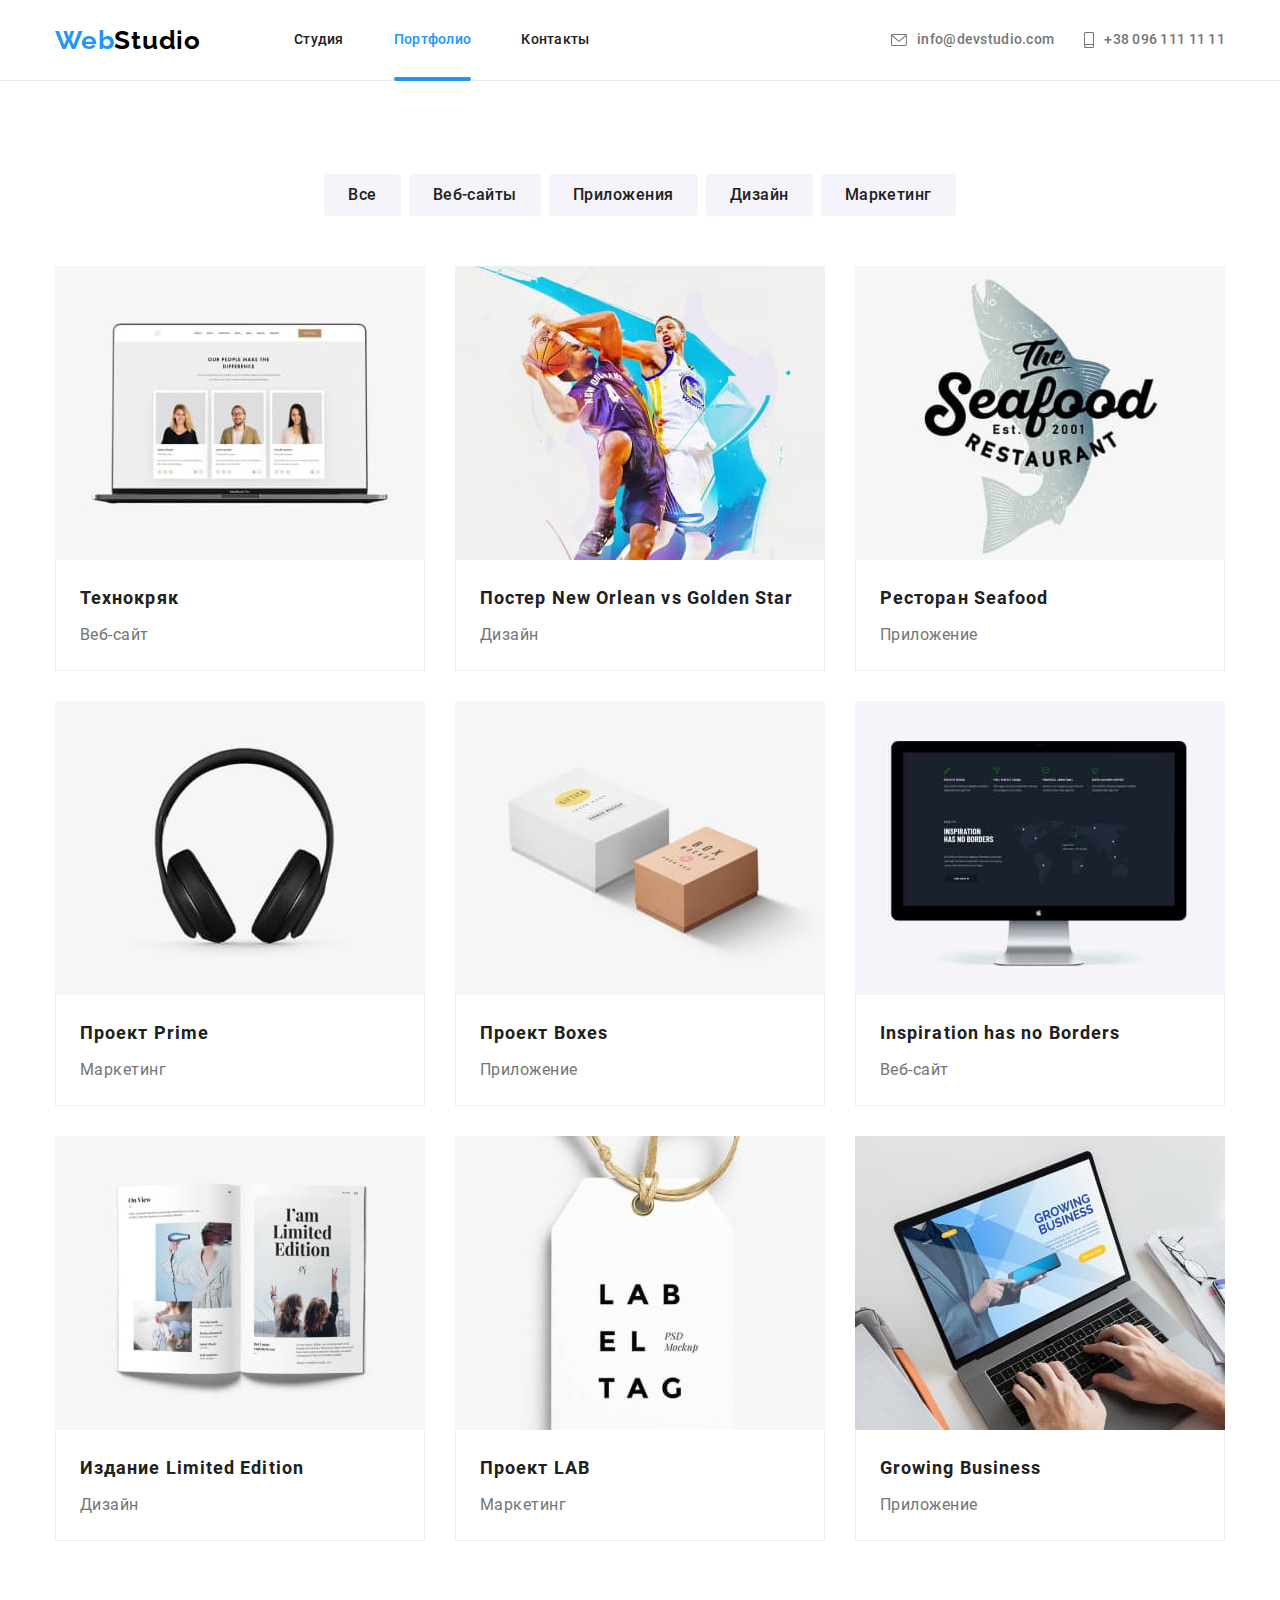
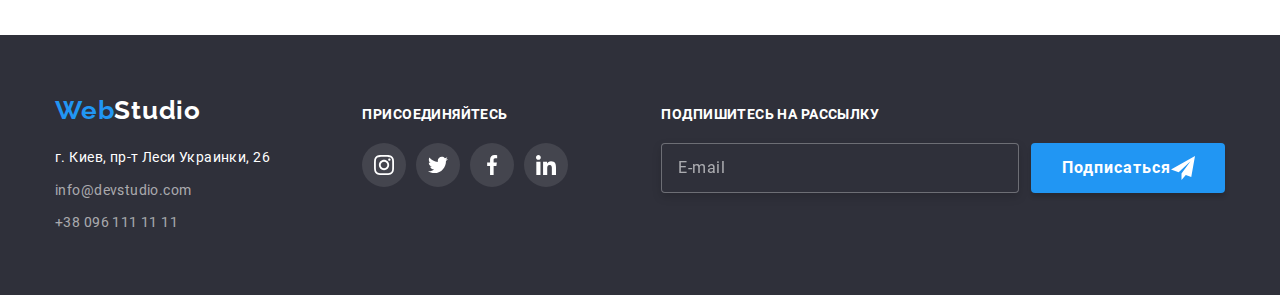
==== commit 2ffb4955: "Добавляет миксины" ====
--- a/portfolio.html
+++ b/portfolio.html
@@ -5,10 +5,6 @@
     <meta charset="UTF-8">
     <meta name="viewport" content="width=device-width, initial-scale=1.0">
     <title>Портфолио</title>
-    <link rel="preconnect" href="https://fonts.gstatic.com">
-    <link
-        href="https://fonts.googleapis.com/css2?family=Raleway:wght@700&family=Roboto:wght@400;500;700;900&display=swap"
-        rel="stylesheet">
     <link rel="stylesheet" href="./css/main.min.css">
 </head>
 
--- a/css/main.min.css
+++ b/css/main.min.css
@@ -3,5 +3,5 @@
  Consolas,  'Liberation Mono',  Menlo,- monospace;font-size:1em}small{font-size:80%}sub,sup{font-size:75%;line-height:0;position:relative;vertical-align:baseline}sub{bottom:-0.25em}sup{top:-0.5em}table{text-indent:0;border-color:inherit}button,input,optgroup,select,textarea{font-family:inherit;font-size:100%;line-height:1.15;margin:0}button,select{text-transform:none}button,[type='button'],[type='reset'],[type='submit']{-webkit-appearance:button}::-moz-focus-inner{border-style:none;padding:0}:-moz-focusring{outline:1px dotted ButtonText}:-moz-ui-invalid{box-shadow:none}legend{padding:0}progress{vertical-align:baseline}::-webkit-inner-spin-button,::-webkit-outer-spin-button{height:auto}[type='search']{-webkit-appearance:textfield;outline-offset:-2px}::-webkit-search-decoration{-webkit-appearance:none}::-webkit-file-upload-button{-webkit-appearance:button;font:inherit}summary{display:list-item}h1,h2,h3,h4,h5,h6,p,ul{margin-top:0;margin-bottom:0;padding:0px}a{text-decoration:none}li{list-style:none}.section{padding-top:94px;padding-bottom:94px}.section--narrow{padding-top:0}.section--light-background{background-color:#f5f4fa}.section__title{margin-bottom:50px;font-weight:700;font-size:36px;line-height:1.16;text-align:center;letter-spacing:0.03em;color:#212121}.section__title--visually-hidden{position:absolute;clip:rect(0 0 0 0);width:1px;height:1px;margin:1px}.container{width:1200px;padding-left:15px;padding-right:15px;margin-left:auto;margin-right:auto}.subtitle{font-weight:700;font-size:14px;line-height:1.14;letter-spacing:0.03em;text-transform:uppercase}.list{display:-webkit-box;display:-ms-flexbox;display:flex;-webkit-box-align:center;-ms-flex-align:center;align-items:center;-webkit-box-pack:center;-ms-flex-pack:center;justify-content:center}.list--right{margin-left:auto}.list--wider{padding:0 32px 30px 32px}.list__item{margin-right:30px}.list__item:last-child{margin-right:0}.list__item--narrow{margin-right:10px}.list__item--narrow:last-child{margin-right:0}.button{height:50px;font-family:inherit;font-size:16px;cursor:pointer;font-weight:700;line-height:1.87;letter-spacing:0.06em;color:#fff;background-color:#2196f3;-webkit-box-shadow:0px 4px 4px rgba(0,0,0,0.15);box-shadow:0px 4px 4px rgba(0,0,0,0.15);border-radius:4px;border-color:transparent}body{padding-top:80px;background-color:#fff;font-family:"Roboto", sans-serif}.header{position:fixed;top:0;left:0;z-index:1;width:100%;background-color:#fff;border-bottom:1px solid #ececec}.header__main-menu{display:-webkit-box;display:-ms-flexbox;display:flex;-webkit-box-align:center;-ms-flex-align:center;align-items:center;-webkit-box-pack:center;-ms-flex-pack:center;justify-content:center}.header__menu{display:-webkit-box;display:-ms-flexbox;display:flex;-webkit-box-align:center;-ms-flex-align:center;align-items:center;-webkit-box-pack:center;-ms-flex-pack:center;justify-content:center}.contacts-link{display:-webkit-inline-box;display:-ms-inline-flexbox;display:inline-flex;padding-top:32px;padding-bottom:32px;-webkit-box-align:center;-ms-flex-align:center;align-items:center;font-weight:500;font-size:14px;line-height:1.14;letter-spacing:0.02em;color:#757575;-webkit-transition:color 250ms cubic-bezier(0.4, 0, 0.2, 1);transition:color 250ms cubic-bezier(0.4, 0, 0.2, 1)}.contacts-link__icon{margin-right:10px;fill:currentColor}.contacts-link:hover,.contacts-link:focus{color:#2196f3}.logo{font-family:"Raleway", sans-serif;font-weight:700;font-size:26px;line-height:1.19;letter-spacing:0.03em;color:#000000}.logo__text{color:#2196f3}.logo--top{margin-right:93px}.logo--bottom{display:block;margin-bottom:20px;color:#fff}.site-nav{display:-webkit-box;display:-ms-flexbox;display:flex;-webkit-box-align:center;-ms-flex-align:center;align-items:center;-webkit-box-pack:center;-ms-flex-pack:center;justify-content:center}.site-nav__item{margin-right:50px}.site-nav__item:last-child{margin-right:0}.site-nav__link{display:block;padding-top:32px;padding-bottom:32px;font-weight:500;font-size:14px;line-height:1.14;letter-spacing:0.02em;color:#212121;-webkit-transition:color 250ms cubic-bezier(0.4, 0, 0.2, 1);transition:color 250ms cubic-bezier(0.4, 0, 0.2, 1)}.site-nav__link:hover,.site-nav__link:focus{color:#2196f3}.site-nav__link--current{position:relative;color:#2196f3}.site-nav__link--current::after{content:"";position:absolute;bottom:-1px;left:0;display:block;width:100%;height:4px;background:#2196f3;border-radius:2px}.footer{padding-top:60px;padding-bottom:60px;background-color:#2f303a}.footer__container{display:-webkit-box;display:-ms-flexbox;display:flex;-webkit-box-pack:center;-ms-flex-pack:center;justify-content:center;-webkit-box-align:baseline;-ms-flex-align:baseline;align-items:baseline}.address-container{margin-right:70px}.address-list__item{margin-bottom:9px}.address-list__item:last-child{margin-bottom:0}.address-list__text{font-style:normal;font-size:14px;line-height:1.71;letter-spacing:0.03em;color:#fff}.address-list__text--grey{color:rgba(255,255,255,0.6);-webkit-transition:color 250ms cubic-bezier(0.4, 0, 0.2, 1);transition:color 250ms cubic-bezier(0.4, 0, 0.2, 1)}.footer-social{margin-right:93px;margin-left:auto}.footer-social__subtitle{display:block;margin-bottom:20px;text-align:left;color:#fff}.email__container{display:-webkit-box;display:-ms-flexbox;display:flex;-webkit-box-align:center;-ms-flex-align:center;align-items:center;-webkit-box-pack:center;-ms-flex-pack:center;justify-content:center}.email__subtitle{display:inline-block;margin-bottom:20px;color:#fff}.email__button{display:-webkit-box;display:-ms-flexbox;display:flex;-webkit-box-pack:center;-ms-flex-pack:center;justify-content:center;-webkit-box-align:center;-ms-flex-align:center;align-items:center;padding:10px 28px 10px 29px}.email__icon{margin-left:10px}.email__field{width:358px;height:50px;margin-right:12px;padding:15px 16px;background-color:#2f303a;border:1px solid rgba(255,255,255,0.3);-webkit-filter:drop-shadow(0px 4px 4px rgba(0,0,0,0.15));filter:drop-shadow(0px 4px 4px rgba(0,0,0,0.15));border-radius:4px}.email__field::-webkit-input-placeholder{font-size:16px;line-height:1.25;-webkit-box-align:center;align-items:center;letter-spacing:0.03em;color:rgba(255,255,255,0.6)}.email__field:-ms-input-placeholder{font-size:16px;line-height:1.25;-ms-flex-align:center;align-items:center;letter-spacing:0.03em;color:rgba(255,255,255,0.6)}.email__field::-ms-input-placeholder{font-size:16px;line-height:1.25;-ms-flex-align:center;align-items:center;letter-spacing:0.03em;color:rgba(255,255,255,0.6)}.email__field::placeholder{font-size:16px;line-height:1.25;-webkit-box-align:center;-ms-flex-align:center;align-items:center;letter-spacing:0.03em;color:rgba(255,255,255,0.6)}.hero{min-height:600px;max-width:1600px;margin:0 auto;padding-top:200px;text-align:center;background-color:#c4c4c4;background-image:-webkit-gradient(linear, left top, right top, from(rgba(47,48,58,0.4)), to(rgba(47,48,58,0.4))),url("../images/hero.jpg");background-image:linear-gradient(to right, rgba(47,48,58,0.4), rgba(47,48,58,0.4)),url("../images/hero.jpg");background-position:center;background-repeat:no-repeat;background-size:cover}.hero__title-container{width:696px;margin:0 auto 30px}.hero__title{font-weight:900;font-size:44px;line-height:1.36;letter-spacing:0.06em;text-transform:uppercase;color:#fff}.hero__button{padding:10px 32px}.benefits{display:-webkit-box;display:-ms-flexbox;display:flex;-webkit-box-pack:center;-ms-flex-pack:center;justify-content:center;-webkit-box-align:center;-ms-flex-align:center;align-items:center;width:270px;height:120px;margin-bottom:30px;background-color:#f5f4fa;border-radius:4px}.benefits__icon{width:70px;height:70px}.benefits__subtitle{margin-bottom:10px;color:#212121}.benefits__text{font-size:14px;line-height:1.71;letter-spacing:0.03em;color:#757575}.capabilities{display:block}.capabilities__subtitle{position:absolute;padding:27px 0;color:#fff}.capabilities__image{position:relative;display:-webkit-box;display:-ms-flexbox;display:flex;-webkit-box-pack:center;-ms-flex-pack:center;justify-content:center;-webkit-box-align:end;-ms-flex-align:end;align-items:flex-end}.capabilities__image::before{position:absolute;bottom:0;left:0;content:"";width:100%;height:70px;background:rgba(47,48,58,0.8)}.employee{background-color:#ffffff;-webkit-box-shadow:0px 1px 3px rgba(0,0,0,0.12),0px 1px 1px rgba(0,0,0,0.14),0px 2px 1px rgba(0,0,0,0.2);box-shadow:0px 1px 3px rgba(0,0,0,0.12),0px 1px 1px rgba(0,0,0,0.14),0px 2px 1px rgba(0,0,0,0.2);border-radius:0px 0px 4px 4px}.employee__image{margin-bottom:30px}.employee__name{margin-bottom:10px;font-weight:500;font-size:16px;line-height:1.18;text-align:center;letter-spacing:0.03em;color:#212121}.employee__position{margin-bottom:16px;font-size:16px;line-height:1.18;text-align:center;letter-spacing:0.03em;color:#757575}.social-link{display:-webkit-box;display:-ms-flexbox;display:flex;-webkit-box-pack:center;-ms-flex-pack:center;justify-content:center;-webkit-box-align:center;-ms-flex-align:center;align-items:center;width:44px;height:44px;border-radius:50%;fill:#afb1b8;background-color:transparent;-webkit-transition:fill 250ms cubic-bezier(0.4, 0, 0.2, 1),background-color 250ms cubic-bezier(0.4, 0, 0.2, 1);transition:fill 250ms cubic-bezier(0.4, 0, 0.2, 1),background-color 250ms cubic-bezier(0.4, 0, 0.2, 1)}.social-link__icon{width:20px;height:20px}.social-link:hover,.social-link:focus{fill:#fff;background-color:#2196f3}.social-link--dark{fill:#ffffff;background-color:rgba(255,255,255,0.1)}.client-link{display:-webkit-box;display:-ms-flexbox;display:flex;-webkit-box-pack:center;-ms-flex-pack:center;justify-content:center;-webkit-box-align:center;-ms-flex-align:center;align-items:center;width:170px;height:90px;border:1px solid #afb1b8;border-radius:4px;fill:#afb1b8;-webkit-transition:fill 250ms cubic-bezier(0.4, 0, 0.2, 1),border-color 250ms cubic-bezier(0.4, 0, 0.2, 1);transition:fill 250ms cubic-bezier(0.4, 0, 0.2, 1),border-color 250ms cubic-bezier(0.4, 0, 0.2, 1)}.client-link:hover,.client-link:focus{border-color:#2196f3;fill:#2196f3}.backdrop{position:fixed;top:0;left:0;z-index:2;width:100%;height:100%;background:rgba(0,0,0,0.2);opacity:1;-webkit-transition:opacity 250ms cubic-bezier(0.4, 0, 0.2, 1);transition:opacity 250ms cubic-bezier(0.4, 0, 0.2, 1)}.backdrop--is-hidden{opacity:0;pointer-events:none}.modal{position:absolute;top:50%;left:50%;-webkit-transform:translate(-50%, -50%) scale(1);transform:translate(-50%, -50%) scale(1);min-width:528px;min-height:581px;padding:40px;background:#ffffff;-webkit-box-shadow:0px 1px 3px rgba(0,0,0,0.12),0px 1px 1px rgba(0,0,0,0.14),0px 2px 1px rgba(0,0,0,0.2);box-shadow:0px 1px 3px rgba(0,0,0,0.12),0px 1px 1px rgba(0,0,0,0.14),0px 2px 1px rgba(0,0,0,0.2);border-radius:4px;-webkit-transition:-webkit-transform 250ms cubic-bezier(0.4, 0, 0.2, 1);transition:-webkit-transform 250ms cubic-bezier(0.4, 0, 0.2, 1);transition:transform 250ms cubic-bezier(0.4, 0, 0.2, 1);transition:transform 250ms cubic-bezier(0.4, 0, 0.2, 1), -webkit-transform 250ms cubic-bezier(0.4, 0, 0.2, 1)}.modal__title{margin-bottom:12px;font-weight:700;font-size:20px;line-height:1.15;text-align:center;letter-spacing:0.03em;color:#212121}.backdrop--is-hidden .modal{-webkit-transform:translate(-50%, -50%) scale(0.8);transform:translate(-50%, -50%) scale(0.8)}.modal__button{position:absolute;top:0;right:0;display:-webkit-box;display:-ms-flexbox;display:flex;-webkit-box-pack:center;-ms-flex-pack:center;justify-content:center;-webkit-box-align:center;-ms-flex-align:center;align-items:center;margin-top:8px;margin-right:8px;width:30px;height:30px;fill:#000000;border:1px solid rgba(0,0,0,0.1);border-radius:50%;background-color:transparent;cursor:pointer;-webkit-transition:fill 250ms cubic-bezier(0.4, 0, 0.2, 1);transition:fill 250ms cubic-bezier(0.4, 0, 0.2, 1)}.modal__button:hover,.modal__button:focus{fill:#2196f3}.order-form{display:-webkit-box;display:-ms-flexbox;display:flex;-webkit-box-orient:vertical;-webkit-box-direction:normal;-ms-flex-direction:column;flex-direction:column}.order-form__conteiner{position:relative;margin-bottom:10px}.order-form__title{margin-bottom:4px;font-size:12px;line-height:1.17;letter-spacing:0.01em;color:#757575}.order-form__button{padding:10px 55px;margin:0 auto}.order-form__field{width:100%;padding:11px 12px 11px 42px;border:1px solid;border-color:rgba(33,33,33,0.2);-webkit-box-sizing:border-box;box-sizing:border-box;border-radius:4px;-webkit-transition:border-color 250ms cubic-bezier(0.4, 0, 0.2, 1);transition:border-color 250ms cubic-bezier(0.4, 0, 0.2, 1);cursor:pointer}.order-form__field:focus{outline:none;border-color:#2196f3}.form-comments__order-form{height:120px;margin-bottom:20px;padding:12px 16px;resize:none}.form-comments__order-form::-webkit-input-placeholder{font-size:12px;line-height:1.17;letter-spacing:0.01em;color:rgba(117,117,117,0.5)}.form-comments__order-form:-ms-input-placeholder{font-size:12px;line-height:1.17;letter-spacing:0.01em;color:rgba(117,117,117,0.5)}.form-comments__order-form::-ms-input-placeholder{font-size:12px;line-height:1.17;letter-spacing:0.01em;color:rgba(117,117,117,0.5)}.form-comments__order-form::placeholder{font-size:12px;line-height:1.17;letter-spacing:0.01em;color:rgba(117,117,117,0.5)}.consent-field{display:-webkit-box;display:-ms-flexbox;display:flex;-webkit-box-pack:center;-ms-flex-pack:center;justify-content:center;-webkit-box-align:center;-ms-flex-align:center;align-items:center;margin-left:auto;margin-right:auto;margin-bottom:30px;font-size:14px;line-height:1.71;letter-spacing:0.03em;color:#757575}.consent-field__check{margin-right:7px;position:absolute;clip:rect(0 0 0 0);width:1px;height:1px;margin:1px}.consent-field__link{text-decoration:underline;color:#2196f3}.order-form__icon{position:absolute;top:50%;left:15px;-webkit-transform:translateY(-50%);transform:translateY(-50%);fill:#212121;-webkit-transition:fill 250ms cubic-bezier(0.4, 0, 0.2, 1);transition:fill 250ms cubic-bezier(0.4, 0, 0.2, 1)}.order-form__field:focus+.order-form__icon{fill:#2196f3}.consent-field__icon{width:16px;height:15px;margin-right:7px;border:2px solid;border-color:#212121;border-radius:2px;background-color:transparent;background-image:url(../images/check.svg);background-size:contain;background-origin:border-box;-webkit-transition:background-color 250ms cubic-bezier(0.4, 0, 0.2, 1),border-color 250ms cubic-bezier(0.4, 0, 0.2, 1),background-image 250ms cubic-bezier(0.4, 0, 0.2, 1);transition:background-color 250ms cubic-bezier(0.4, 0, 0.2, 1),border-color 250ms cubic-bezier(0.4, 0, 0.2, 1),background-image 250ms cubic-bezier(0.4, 0, 0.2, 1)}.consent-field__check:checked+.consent-field__icon{background-color:#2196f3;background-image:url(../images/check.svg);background-size:contain;background-origin:border-box;border-color:#2196f3}.category-list{margin-bottom:50px}.category-list__item{margin-right:8px}.category-list__item:last-child{margin-right:0}.category-list__button{padding:6px 22px;font-family:inherit;font-weight:500;font-size:16px;line-height:1.62;text-align:center;letter-spacing:0.03em;color:#212121;cursor:pointer;background-color:#f5f4fa;border-radius:4px;border-color:transparent;-webkit-box-shadow:0px 3px 1px rgba(0,0,0,0),0px 1px 2px rgba(0,0,0,0),0px 2px 2px rgba(0,0,0,0);box-shadow:0px 3px 1px rgba(0,0,0,0),0px 1px 2px rgba(0,0,0,0),0px 2px 2px rgba(0,0,0,0);-webkit-transition:color 250ms cubic-bezier(0.4, 0, 0.2, 1),background-color 250ms cubic-bezier(0.4, 0, 0.2, 1),-webkit-box-shadow 250ms cubic-bezier(0.4, 0, 0.2, 1);transition:color 250ms cubic-bezier(0.4, 0, 0.2, 1),background-color 250ms cubic-bezier(0.4, 0, 0.2, 1),-webkit-box-shadow 250ms cubic-bezier(0.4, 0, 0.2, 1);transition:color 250ms cubic-bezier(0.4, 0, 0.2, 1),background-color 250ms cubic-bezier(0.4, 0, 0.2, 1),box-shadow 250ms cubic-bezier(0.4, 0, 0.2, 1);transition:color 250ms cubic-bezier(0.4, 0, 0.2, 1),background-color 250ms cubic-bezier(0.4, 0, 0.2, 1),box-shadow 250ms cubic-bezier(0.4, 0, 0.2, 1),-webkit-box-shadow 250ms cubic-bezier(0.4, 0, 0.2, 1)}.category-list__button:hover,.category-list__button:focus{color:#fff;background-color:#2196f3;-webkit-box-shadow:0px 3px 1px rgba(0,0,0,0.1),0px 1px 2px rgba(0,0,0,0.08),0px 2px 2px rgba(0,0,0,0.12);box-shadow:0px 3px 1px rgba(0,0,0,0.1),0px 1px 2px rgba(0,0,0,0.08),0px 2px 2px rgba(0,0,0,0.12)}.design-list{display:-webkit-box;display:-ms-flexbox;display:flex;-webkit-box-align:center;-ms-flex-align:center;align-items:center;-webkit-box-pack:center;-ms-flex-pack:center;justify-content:center;-ms-flex-wrap:wrap;flex-wrap:wrap}.design-list__item{margin-right:30px;margin-bottom:30px}.design-list__item:nth-child(3n+3){margin-right:0px}.design-list__item:nth-last-child(-n+3){margin-bottom:0}.project__thumb{position:relative;overflow:hidden;display:-webkit-box;display:-ms-flexbox;display:flex}.project__meta{padding:20px 24px;border-left:1px solid #eeeeee;border-right:1px solid #eeeeee;border-bottom:1px solid #eeeeee}.project__type{margin-bottom:4px;font-weight:700;font-size:18px;line-height:2;letter-spacing:0.06em;text-align:left;color:#212121}.project__name{font-size:16px;line-height:1.87;letter-spacing:0.03em;text-align:left;color:#757575}.project__link{display:inline-block;-webkit-box-shadow:0px 1px 1px rgba(0,0,0,0),0px 4px 4px rgba(0,0,0,0),1px 4px 6px rgba(0,0,0,0);box-shadow:0px 1px 1px rgba(0,0,0,0),0px 4px 4px rgba(0,0,0,0),1px 4px 6px rgba(0,0,0,0)}.project__link:hover,.project__link:focus{-webkit-box-shadow:0px 1px 1px rgba(0,0,0,0.12),0px 4px 4px rgba(0,0,0,0.06),1px 4px 6px rgba(0,0,0,0.16);box-shadow:0px 1px 1px rgba(0,0,0,0.12),0px 4px 4px rgba(0,0,0,0.06),1px 4px 6px rgba(0,0,0,0.16)}.project__overlay{position:absolute;width:100%;height:100%;top:0;left:0;padding:63px 24px;font-size:18px;line-height:1.56;letter-spacing:0.03em;color:#fff;background-color:rgba(33,150,243,0.9);-webkit-transform:translateY(100%);transform:translateY(100%);-webkit-transition:-webkit-transform 250ms cubic-bezier(0.4, 0, 0.2, 1);transition:-webkit-transform 250ms cubic-bezier(0.4, 0, 0.2, 1);transition:transform 250ms cubic-bezier(0.4, 0, 0.2, 1);transition:transform 250ms cubic-bezier(0.4, 0, 0.2, 1), -webkit-transform 250ms cubic-bezier(0.4, 0, 0.2, 1)}.project__link:hover .project__overlay,.project:focus .project__overlay{-webkit-transform:translateY(0%);transform:translateY(0%)}
+ monospace;font-size:1em}small{font-size:80%}sub,sup{font-size:75%;line-height:0;position:relative;vertical-align:baseline}sub{bottom:-0.25em}sup{top:-0.5em}table{text-indent:0;border-color:inherit}button,input,optgroup,select,textarea{font-family:inherit;font-size:100%;line-height:1.15;margin:0}button,select{text-transform:none}button,[type='button'],[type='reset'],[type='submit']{-webkit-appearance:button}::-moz-focus-inner{border-style:none;padding:0}:-moz-focusring{outline:1px dotted ButtonText}:-moz-ui-invalid{box-shadow:none}legend{padding:0}progress{vertical-align:baseline}::-webkit-inner-spin-button,::-webkit-outer-spin-button{height:auto}[type='search']{-webkit-appearance:textfield;outline-offset:-2px}::-webkit-search-decoration{-webkit-appearance:none}::-webkit-file-upload-button{-webkit-appearance:button;font:inherit}summary{display:list-item}h1,h2,h3,h4,h5,h6,p,ul{margin-top:0;margin-bottom:0;padding:0px}a{text-decoration:none}li{list-style:none}@font-face{font-family:'Raleway';font-style:normal;font-weight:700;src:url("../../fonts/raleway/raleway-v18-latin_cyrillic-700.eot");src:local(""),url("../../fonts/raleway/raleway-v18-latin_cyrillic-700.eot?#iefix") format("embedded-opentype"),url("../../fonts/raleway/raleway-v18-latin_cyrillic-700.woff2") format("woff2"),url("../../fonts/raleway/raleway-v18-latin_cyrillic-700.woff") format("woff"),url("../../fonts/raleway/raleway-v18-latin_cyrillic-700.ttf") format("truetype"),url("../../fonts/raleway/raleway-v18-latin_cyrillic-700.svg#Raleway") format("svg")}@font-face{font-family:'Roboto';font-style:normal;font-weight:500;src:url("../../fonts/roboto/roboto-v20-latin_cyrillic-500.eot");src:local(""),url("../../fonts/roboto/roboto-v20-latin_cyrillic-500.eot?#iefix") format("embedded-opentype"),url("../../fonts/roboto/roboto-v20-latin_cyrillic-500.woff2") format("woff2"),url("../../fonts/roboto/roboto-v20-latin_cyrillic-500.woff") format("woff"),url("../../fonts/roboto/roboto-v20-latin_cyrillic-500.ttf") format("truetype"),url("../../fonts/roboto/roboto-v20-latin_cyrillic-500.svg#Roboto") format("svg")}@font-face{font-family:'Roboto';font-style:normal;font-weight:400;src:url("../../fonts/roboto/roboto-v20-latin_cyrillic-regular.eot");src:local(""),url("../../fonts/roboto/roboto-v20-latin_cyrillic-regular.eot?#iefix") format("embedded-opentype"),url("../../fonts/roboto/roboto-v20-latin_cyrillic-regular.woff2") format("woff2"),url("../../fonts/roboto/roboto-v20-latin_cyrillic-regular.woff") format("woff"),url("../../fonts/roboto/roboto-v20-latin_cyrillic-regular.ttf") format("truetype"),url("../../fonts/roboto/roboto-v20-latin_cyrillic-regular.svg#Roboto") format("svg")}@font-face{font-family:'Roboto';font-style:normal;font-weight:700;src:url("../../fonts/roboto/roboto-v20-latin_cyrillic-700.eot");src:local(""),url("../../fonts/roboto/roboto-v20-latin_cyrillic-700.eot?#iefix") format("embedded-opentype"),url("../../fonts/roboto/roboto-v20-latin_cyrillic-700.woff2") format("woff2"),url("../../fonts/roboto/roboto-v20-latin_cyrillic-700.woff") format("woff"),url("../../fonts/roboto/roboto-v20-latin_cyrillic-700.ttf") format("truetype"),url("../../fonts/roboto/roboto-v20-latin_cyrillic-700.svg#Roboto") format("svg")}@font-face{font-family:'Roboto';font-style:normal;font-weight:900;src:url("../../fonts/roboto/roboto-v20-latin_cyrillic-900.eot");src:local(""),url("../../fonts/roboto/roboto-v20-latin_cyrillic-900.eot?#iefix") format("embedded-opentype"),url("../../fonts/roboto/roboto-v20-latin_cyrillic-900.woff2") format("woff2"),url("../../fonts/roboto/roboto-v20-latin_cyrillic-900.woff") format("woff"),url("../../fonts/roboto/roboto-v20-latin_cyrillic-900.ttf") format("truetype"),url("../../fonts/roboto/roboto-v20-latin_cyrillic-900.svg#Roboto") format("svg")}.list,.header__main-menu,.header__menu,.site-nav,.footer__container,.email__container,.email__button,.benefits,.capabilities__image,.social-link,.client-link,.modal__button,.consent-field,.design-list,.project__thumb{display:-webkit-box;display:-ms-flexbox;display:flex;-webkit-box-align:center;-ms-flex-align:center;align-items:center;-webkit-box-pack:center;-ms-flex-pack:center;justify-content:center}.section{padding-top:94px;padding-bottom:94px}.section--narrow{padding-top:0}.section--light-background{background-color:#f5f4fa}.section__title{margin-bottom:50px;font-weight:700;font-size:36px;line-height:1.16;text-align:center;letter-spacing:0.03em;color:#212121}.section__title--visually-hidden{position:absolute;clip:rect(0 0 0 0);width:1px;height:1px;margin:1px}.container{width:1200px;padding-left:15px;padding-right:15px;margin-left:auto;margin-right:auto}.subtitle{font-weight:700;font-size:14px;line-height:1.14;letter-spacing:0.03em;text-transform:uppercase}.list--right{margin-left:auto}.list--wider{padding:0 32px 30px 32px}.list__item{margin-right:30px}.list__item:last-child{margin-right:0}.list__item--narrow{margin-right:10px}.list__item--narrow:last-child{margin-right:0}.button{height:50px;font-family:inherit;font-size:16px;cursor:pointer;font-weight:700;line-height:1.87;letter-spacing:0.06em;color:#fff;background-color:#2196f3;-webkit-box-shadow:0px 4px 4px rgba(0,0,0,0.15);box-shadow:0px 4px 4px rgba(0,0,0,0.15);border-radius:4px;border-color:transparent}body{padding-top:80px;background-color:#fff;font-family:"Roboto"}.header{position:fixed;top:0;left:0;z-index:1;width:100%;background-color:#fff;border-bottom:1px solid #ececec}.contacts-link{display:-webkit-inline-box;display:-ms-inline-flexbox;display:inline-flex;padding-top:32px;padding-bottom:32px;-webkit-box-align:center;-ms-flex-align:center;align-items:center;font-weight:500;font-size:14px;line-height:1.14;letter-spacing:0.02em;color:#757575;-webkit-transition:250ms cubic-bezier(0.4, 0, 0.2, 1);transition:250ms cubic-bezier(0.4, 0, 0.2, 1)}.contacts-link__icon{margin-right:10px;fill:currentColor}.contacts-link:hover,.contacts-link:focus{color:#2196f3}.logo{font-family:'Raleway';font-weight:700;font-size:26px;line-height:1.19;letter-spacing:0.03em;color:#000000}.logo__text{color:#2196f3}.logo--top{margin-right:93px}.logo--bottom{display:block;margin-bottom:20px;color:#fff}.site-nav__item{margin-right:50px}.site-nav__item:last-child{margin-right:0}.site-nav__link{display:block;padding-top:32px;padding-bottom:32px;font-weight:500;font-size:14px;line-height:1.14;letter-spacing:0.02em;color:#212121;-webkit-transition:250ms cubic-bezier(0.4, 0, 0.2, 1);transition:250ms cubic-bezier(0.4, 0, 0.2, 1)}.site-nav__link:hover,.site-nav__link:focus{color:#2196f3}.site-nav__link--current{position:relative;color:#2196f3}.site-nav__link--current::after{content:"";position:absolute;bottom:-1px;left:0;display:block;width:100%;height:4px;background:#2196f3;border-radius:2px}.footer{padding-top:60px;padding-bottom:60px;background-color:#2f303a}.footer__container{-webkit-box-align:baseline;-ms-flex-align:baseline;align-items:baseline}.address-container{margin-right:70px}.address-list__item{margin-bottom:9px}.address-list__item:last-child{margin-bottom:0}.address-list__text{font-style:normal;font-size:14px;line-height:1.71;letter-spacing:0.03em;color:#fff}.address-list__text--grey{color:rgba(255,255,255,0.6);-webkit-transition:250ms cubic-bezier(0.4, 0, 0.2, 1);transition:250ms cubic-bezier(0.4, 0, 0.2, 1)}.footer-social{margin-right:93px;margin-left:auto}.footer-social__subtitle{display:block;margin-bottom:20px;text-align:left;color:#fff}.email__subtitle{display:inline-block;margin-bottom:20px;color:#fff}.email__button{padding:10px 28px 10px 29px}.email__icon{margin-left:10px}.email__field{width:358px;height:50px;margin-right:12px;padding:15px 16px;background-color:#2f303a;border:1px solid rgba(255,255,255,0.3);-webkit-filter:drop-shadow(0px 4px 4px rgba(0,0,0,0.15));filter:drop-shadow(0px 4px 4px rgba(0,0,0,0.15));border-radius:4px}.email__field::-webkit-input-placeholder{font-size:16px;line-height:1.25;-webkit-box-align:center;align-items:center;letter-spacing:0.03em;color:rgba(255,255,255,0.6)}.email__field:-ms-input-placeholder{font-size:16px;line-height:1.25;-ms-flex-align:center;align-items:center;letter-spacing:0.03em;color:rgba(255,255,255,0.6)}.email__field::-ms-input-placeholder{font-size:16px;line-height:1.25;-ms-flex-align:center;align-items:center;letter-spacing:0.03em;color:rgba(255,255,255,0.6)}.email__field::placeholder{font-size:16px;line-height:1.25;-webkit-box-align:center;-ms-flex-align:center;align-items:center;letter-spacing:0.03em;color:rgba(255,255,255,0.6)}.hero{min-height:600px;max-width:1600px;margin:0 auto;padding-top:200px;text-align:center;background-color:#c4c4c4;background-image:-webkit-gradient(linear, left top, right top, from(rgba(47,48,58,0.4)), to(rgba(47,48,58,0.4))),url("../images/hero.jpg");background-image:linear-gradient(to right, rgba(47,48,58,0.4), rgba(47,48,58,0.4)),url("../images/hero.jpg");background-position:center;background-repeat:no-repeat;background-size:cover}.hero__title-container{width:696px;margin:0 auto 30px}.hero__title{font-weight:900;font-size:44px;line-height:1.36;letter-spacing:0.06em;text-transform:uppercase;color:#fff}.hero__button{padding:10px 32px}.benefits{width:270px;height:120px;margin-bottom:30px;background-color:#f5f4fa;border-radius:4px}.benefits__icon{width:70px;height:70px}.benefits__subtitle{margin-bottom:10px;color:#212121}.benefits__text{font-size:14px;line-height:1.71;letter-spacing:0.03em;color:#757575}.capabilities{display:block}.capabilities__subtitle{position:absolute;padding:27px 0;color:#fff}.capabilities__image{position:relative;-webkit-box-align:end;-ms-flex-align:end;align-items:flex-end}.capabilities__image::before{position:absolute;bottom:0;left:0;content:"";width:100%;height:70px;background:rgba(47,48,58,0.8)}.employee{background-color:#ffffff;-webkit-box-shadow:0px 1px 3px rgba(0,0,0,0.12),0px 1px 1px rgba(0,0,0,0.14),0px 2px 1px rgba(0,0,0,0.2);box-shadow:0px 1px 3px rgba(0,0,0,0.12),0px 1px 1px rgba(0,0,0,0.14),0px 2px 1px rgba(0,0,0,0.2);border-radius:0px 0px 4px 4px}.employee__image{margin-bottom:30px}.employee__name{margin-bottom:10px;font-weight:500;font-size:16px;line-height:1.18;text-align:center;letter-spacing:0.03em;color:#212121}.employee__position{margin-bottom:16px;font-size:16px;line-height:1.18;text-align:center;letter-spacing:0.03em;color:#757575}.social-link{width:44px;height:44px;border-radius:50%;fill:#afb1b8;background-color:transparent;-webkit-transition:250ms cubic-bezier(0.4, 0, 0.2, 1);transition:250ms cubic-bezier(0.4, 0, 0.2, 1);-webkit-transition-property:fill,background-color;transition-property:fill,background-color}.social-link__icon{width:20px;height:20px}.social-link:hover,.social-link:focus{fill:#fff;background-color:#2196f3}.social-link--dark{fill:#ffffff;background-color:rgba(255,255,255,0.1)}.client-link{width:170px;height:90px;border:1px solid #afb1b8;border-radius:4px;fill:#afb1b8;-webkit-transition:250ms cubic-bezier(0.4, 0, 0.2, 1);transition:250ms cubic-bezier(0.4, 0, 0.2, 1);-webkit-transition-property:fill,border-color;transition-property:fill,border-color}.client-link:hover,.client-link:focus{border-color:#2196f3;fill:#2196f3}.backdrop{position:fixed;top:0;left:0;z-index:2;width:100%;height:100%;background:rgba(0,0,0,0.2);opacity:1;-webkit-transition:250ms cubic-bezier(0.4, 0, 0.2, 1);transition:250ms cubic-bezier(0.4, 0, 0.2, 1)}.backdrop--is-hidden{opacity:0;pointer-events:none}.modal{position:absolute;top:50%;left:50%;-webkit-transform:translate(-50%, -50%) scale(1);transform:translate(-50%, -50%) scale(1);min-width:528px;min-height:581px;padding:40px;background:#ffffff;-webkit-box-shadow:0px 1px 3px rgba(0,0,0,0.12),0px 1px 1px rgba(0,0,0,0.14),0px 2px 1px rgba(0,0,0,0.2);box-shadow:0px 1px 3px rgba(0,0,0,0.12),0px 1px 1px rgba(0,0,0,0.14),0px 2px 1px rgba(0,0,0,0.2);border-radius:4px;-webkit-transition:250ms cubic-bezier(0.4, 0, 0.2, 1);transition:250ms cubic-bezier(0.4, 0, 0.2, 1)}.modal__title{margin-bottom:12px;font-weight:700;font-size:20px;line-height:1.15;text-align:center;letter-spacing:0.03em;color:#212121}.backdrop--is-hidden .modal{-webkit-transform:translate(-50%, -50%) scale(0.8);transform:translate(-50%, -50%) scale(0.8)}.modal__button{position:absolute;top:0;right:0;margin-top:8px;margin-right:8px;width:30px;height:30px;fill:#000000;border:1px solid rgba(0,0,0,0.1);border-radius:50%;background-color:transparent;cursor:pointer;-webkit-transition:250ms cubic-bezier(0.4, 0, 0.2, 1);transition:250ms cubic-bezier(0.4, 0, 0.2, 1)}.modal__button:hover,.modal__button:focus{fill:#2196f3}.order-form{display:-webkit-box;display:-ms-flexbox;display:flex;-webkit-box-orient:vertical;-webkit-box-direction:normal;-ms-flex-direction:column;flex-direction:column}.order-form__conteiner{position:relative;margin-bottom:10px}.order-form__title{margin-bottom:4px;font-size:12px;line-height:1.17;letter-spacing:0.01em;color:#757575}.order-form__button{padding:10px 55px;margin:0 auto}.order-form__field{width:100%;padding:11px 12px 11px 42px;border:1px solid;border-color:rgba(33,33,33,0.2);-webkit-box-sizing:border-box;box-sizing:border-box;border-radius:4px;-webkit-transition:250ms cubic-bezier(0.4, 0, 0.2, 1);transition:250ms cubic-bezier(0.4, 0, 0.2, 1);cursor:pointer}.order-form__field:focus{outline:none;border-color:#2196f3}.form-comments__order-form{height:120px;margin-bottom:20px;padding:12px 16px;resize:none}.form-comments__order-form::-webkit-input-placeholder{font-size:12px;line-height:1.17;letter-spacing:0.01em;color:rgba(117,117,117,0.5)}.form-comments__order-form:-ms-input-placeholder{font-size:12px;line-height:1.17;letter-spacing:0.01em;color:rgba(117,117,117,0.5)}.form-comments__order-form::-ms-input-placeholder{font-size:12px;line-height:1.17;letter-spacing:0.01em;color:rgba(117,117,117,0.5)}.form-comments__order-form::placeholder{font-size:12px;line-height:1.17;letter-spacing:0.01em;color:rgba(117,117,117,0.5)}.consent-field{margin-left:auto;margin-right:auto;margin-bottom:30px;font-size:14px;line-height:1.71;letter-spacing:0.03em;color:#757575}.consent-field__check{margin-right:7px;position:absolute;clip:rect(0 0 0 0);width:1px;height:1px;margin:1px}.consent-field__link{text-decoration:underline;color:#2196f3}.order-form__icon{position:absolute;top:50%;left:15px;-webkit-transform:translateY(-50%);transform:translateY(-50%);fill:#212121;-webkit-transition:250ms cubic-bezier(0.4, 0, 0.2, 1);transition:250ms cubic-bezier(0.4, 0, 0.2, 1)}.order-form__field:focus+.order-form__icon{fill:#2196f3}.consent-field__icon{width:16px;height:15px;margin-right:7px;border:2px solid;border-color:#212121;border-radius:2px;background-color:transparent;background-image:url(../images/check.svg);background-size:contain;background-origin:border-box;-webkit-transition:250ms cubic-bezier(0.4, 0, 0.2, 1);transition:250ms cubic-bezier(0.4, 0, 0.2, 1);-webkit-transition-property:background-color,border-color,background-image;transition-property:background-color,border-color,background-image}.consent-field__check:checked+.consent-field__icon{background-color:#2196f3;background-image:url(../images/check.svg);background-size:contain;background-origin:border-box;border-color:#2196f3}.category-list{margin-bottom:50px}.category-list__item{margin-right:8px}.category-list__item:last-child{margin-right:0}.category-list__button{padding:6px 22px;font-family:inherit;font-weight:500;font-size:16px;line-height:1.62;text-align:center;letter-spacing:0.03em;color:#212121;cursor:pointer;background-color:#f5f4fa;border-radius:4px;border-color:transparent;-webkit-box-shadow:0px 3px 1px rgba(0,0,0,0),0px 1px 2px rgba(0,0,0,0),0px 2px 2px rgba(0,0,0,0);box-shadow:0px 3px 1px rgba(0,0,0,0),0px 1px 2px rgba(0,0,0,0),0px 2px 2px rgba(0,0,0,0);-webkit-transition:250ms cubic-bezier(0.4, 0, 0.2, 1);transition:250ms cubic-bezier(0.4, 0, 0.2, 1);-webkit-transition-property:color,background-color,-webkit-box-shadow;transition-property:color,background-color,-webkit-box-shadow;transition-property:color,background-color,box-shadow;transition-property:color,background-color,box-shadow,-webkit-box-shadow}.category-list__button:hover,.category-list__button:focus{color:#fff;background-color:#2196f3;-webkit-box-shadow:0px 3px 1px rgba(0,0,0,0.1),0px 1px 2px rgba(0,0,0,0.08),0px 2px 2px rgba(0,0,0,0.12);box-shadow:0px 3px 1px rgba(0,0,0,0.1),0px 1px 2px rgba(0,0,0,0.08),0px 2px 2px rgba(0,0,0,0.12)}.design-list{-ms-flex-wrap:wrap;flex-wrap:wrap}.design-list__item{margin-right:30px;margin-bottom:30px}.design-list__item:nth-child(3n+3){margin-right:0px}.design-list__item:nth-last-child(-n+3){margin-bottom:0}.project__thumb{position:relative;overflow:hidden}.project__meta{padding:20px 24px;border-left:1px solid #eeeeee;border-right:1px solid #eeeeee;border-bottom:1px solid #eeeeee}.project__type{margin-bottom:4px;font-weight:700;font-size:18px;line-height:2;letter-spacing:0.06em;text-align:left;color:#212121}.project__name{font-size:16px;line-height:1.87;letter-spacing:0.03em;text-align:left;color:#757575}.project__link{display:inline-block;-webkit-box-shadow:0px 1px 1px rgba(0,0,0,0),0px 4px 4px rgba(0,0,0,0),1px 4px 6px rgba(0,0,0,0);box-shadow:0px 1px 1px rgba(0,0,0,0),0px 4px 4px rgba(0,0,0,0),1px 4px 6px rgba(0,0,0,0)}.project__link:hover,.project__link:focus{-webkit-box-shadow:0px 1px 1px rgba(0,0,0,0.12),0px 4px 4px rgba(0,0,0,0.06),1px 4px 6px rgba(0,0,0,0.16);box-shadow:0px 1px 1px rgba(0,0,0,0.12),0px 4px 4px rgba(0,0,0,0.06),1px 4px 6px rgba(0,0,0,0.16)}.project__overlay{position:absolute;width:100%;height:100%;top:0;left:0;padding:63px 24px;font-size:18px;line-height:1.56;letter-spacing:0.03em;color:#fff;background-color:rgba(33,150,243,0.9);-webkit-transform:translateY(100%);transform:translateY(100%);-webkit-transition:250ms cubic-bezier(0.4, 0, 0.2, 1);transition:250ms cubic-bezier(0.4, 0, 0.2, 1)}.project__link:hover .project__overlay,.project:focus .project__overlay{-webkit-transform:translateY(0%);transform:translateY(0%)}
 /*# sourceMappingURL=main.min.css.map */